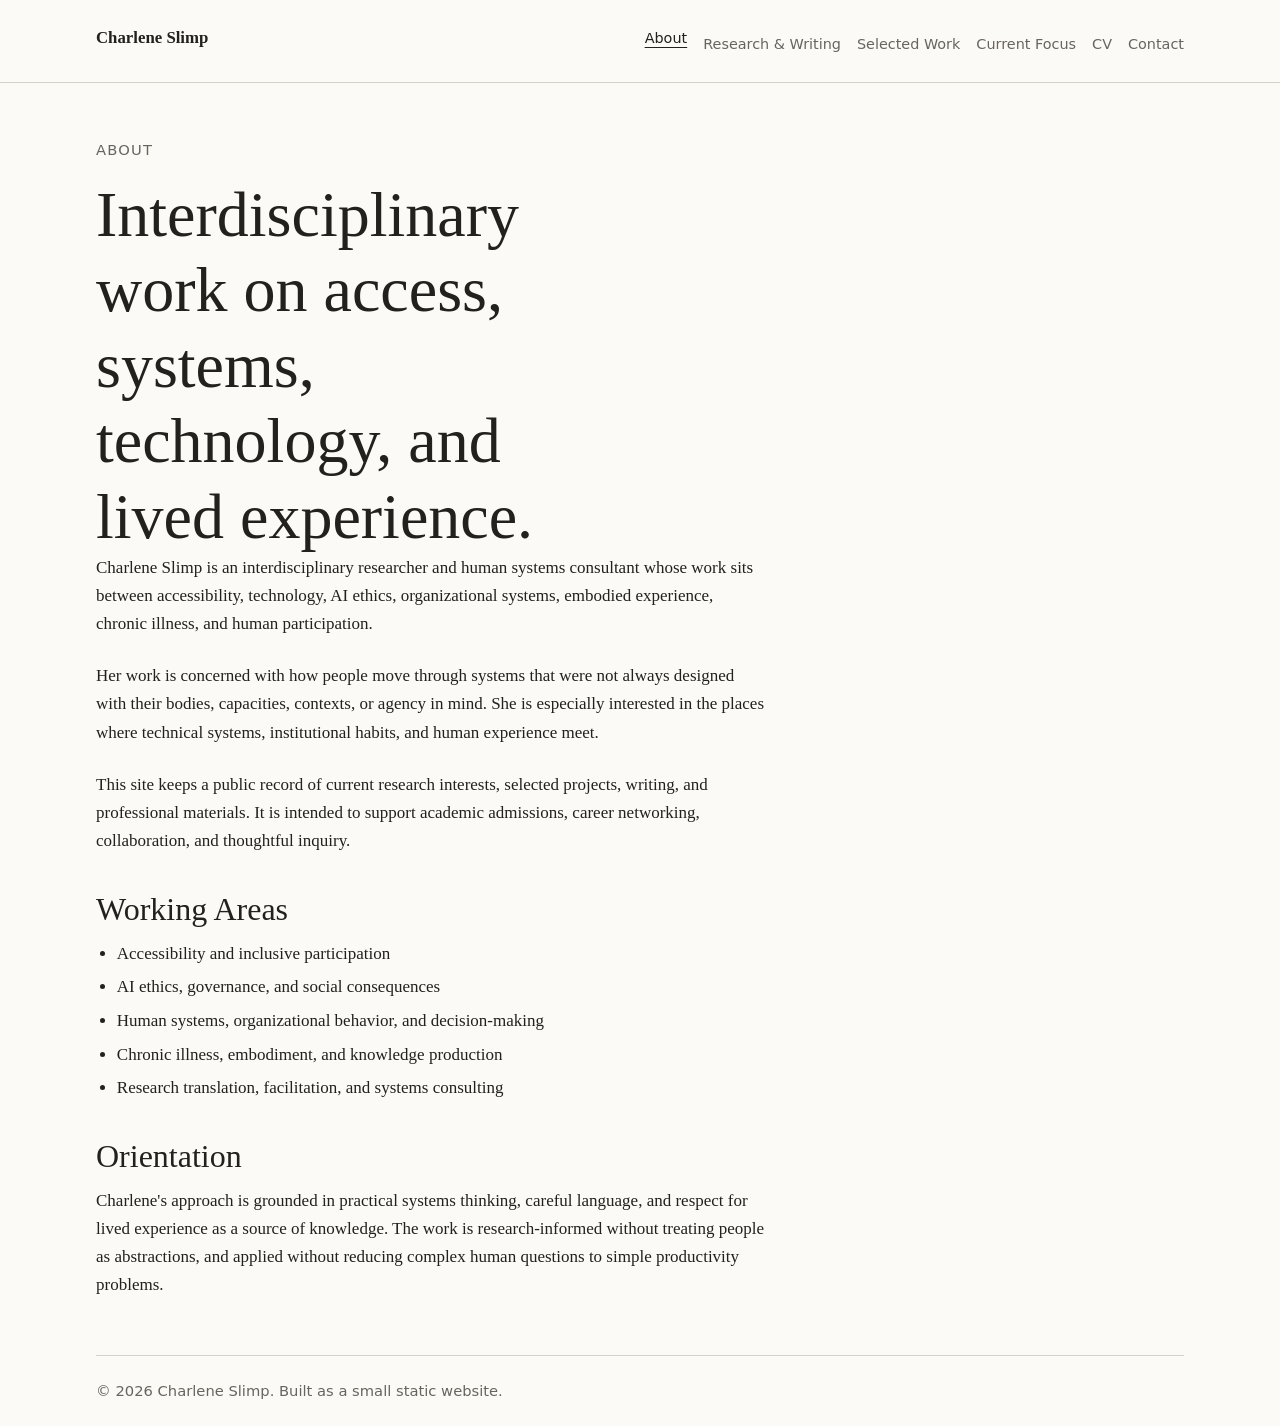
==== about.html @ 14670458 "Initial static site" ====
<!doctype html>
<html lang="en">
  <head>
    <meta charset="utf-8">
    <meta name="viewport" content="width=device-width, initial-scale=1">
    <title>About | Charlene Slimp</title>
    <meta name="description" content="About Charlene Slimp, an interdisciplinary researcher and human systems consultant.">
    <link rel="stylesheet" href="assets/css/main.css">
    <script src="assets/js/main.js" defer></script>
  </head>
  <body>
    <a class="skip-link" href="#main">Skip to content</a>

    <header class="site-header">
      <div class="site-header__inner">
        <a class="site-title" href="index.html">Charlene Slimp</a>
        <nav class="site-nav" aria-label="Primary">
          <ul>
            <li><a href="about.html" aria-current="page">About</a></li>
            <li><a href="research.html">Research &amp; Writing</a></li>
            <li><a href="selected-work.html">Selected Work</a></li>
            <li><a href="current-focus.html">Current Focus</a></li>
            <li><a href="cv.html">CV</a></li>
            <li><a href="contact.html">Contact</a></li>
          </ul>
        </nav>
      </div>
    </header>

    <main id="main" class="site-main page">
      <header class="page-header">
        <p class="kicker">About</p>
        <h1>Interdisciplinary work on access, systems, technology, and lived experience.</h1>
      </header>

      <div class="content-flow">
        <p>Charlene Slimp is an interdisciplinary researcher and human systems consultant whose work sits between accessibility, technology, AI ethics, organizational systems, embodied experience, chronic illness, and human participation.</p>

        <p>Her work is concerned with how people move through systems that were not always designed with their bodies, capacities, contexts, or agency in mind. She is especially interested in the places where technical systems, institutional habits, and human experience meet.</p>

        <p>This site keeps a public record of current research interests, selected projects, writing, and professional materials. It is intended to support academic admissions, career networking, collaboration, and thoughtful inquiry.</p>

        <h2>Working Areas</h2>
        <ul>
          <li>Accessibility and inclusive participation</li>
          <li>AI ethics, governance, and social consequences</li>
          <li>Human systems, organizational behavior, and decision-making</li>
          <li>Chronic illness, embodiment, and knowledge production</li>
          <li>Research translation, facilitation, and systems consulting</li>
        </ul>

        <h2>Orientation</h2>
        <p>Charlene's approach is grounded in practical systems thinking, careful language, and respect for lived experience as a source of knowledge. The work is research-informed without treating people as abstractions, and applied without reducing complex human questions to simple productivity problems.</p>
      </div>
    </main>

    <footer class="site-footer">
      <p>&copy; <span data-current-year>2026</span> Charlene Slimp. Built as a small static website.</p>
    </footer>
  </body>
</html>
---- assets/css/main.css ----
:root {
  --color-page: #fbfaf7;
  --color-surface: #f4f0e8;
  --color-ink: #22211e;
  --color-muted: #69645c;
  --color-line: #d8d0c4;
  --color-link: #315c64;
  --color-link-hover: #193f46;
  --color-focus: #8b5f22;
  --measure: 68rem;
  --measure-narrow: 42rem;
  --space-1: 0.35rem;
  --space-2: 0.7rem;
  --space-3: 1rem;
  --space-4: 1.5rem;
  --space-5: 2.25rem;
  --space-6: 3.5rem;
}

* {
  box-sizing: border-box;
}

html {
  color-scheme: light;
  font-size: 100%;
}

body {
  margin: 0;
  background: var(--color-page);
  color: var(--color-ink);
  font-family: Georgia, "Times New Roman", serif;
  font-size: 1.0625rem;
  line-height: 1.65;
  text-rendering: optimizeLegibility;
}

img,
svg {
  max-width: 100%;
  height: auto;
}

a {
  color: var(--color-link);
  text-decoration-thickness: 0.08em;
  text-underline-offset: 0.2em;
}

a:hover {
  color: var(--color-link-hover);
}

a:focus-visible,
button:focus-visible,
input:focus-visible,
textarea:focus-visible {
  outline: 3px solid var(--color-focus);
  outline-offset: 3px;
}

p,
ul,
ol {
  margin-block: 0 var(--space-4);
}

ul,
ol {
  padding-inline-start: 1.3rem;
}

li + li {
  margin-block-start: var(--space-1);
}

h1,
h2,
h3 {
  margin: 0;
  line-height: 1.18;
  font-weight: 500;
}

h1 {
  max-width: 13ch;
  font-size: clamp(2.35rem, 11vw, 4.8rem);
}

.page h1,
.article h1 {
  max-width: 14ch;
  font-size: clamp(2.05rem, 9vw, 4rem);
}

h2 {
  margin-block-start: var(--space-5);
  margin-block-end: var(--space-2);
  font-size: clamp(1.45rem, 6vw, 2rem);
}

h3 {
  margin-block-end: var(--space-1);
  font-size: 1.2rem;
}

code {
  background: var(--color-surface);
  border: 1px solid var(--color-line);
  border-radius: 0.2rem;
  padding: 0.05rem 0.25rem;
  font-family: ui-monospace, "SFMono-Regular", Consolas, monospace;
  font-size: 0.92em;
}

.skip-link {
  position: absolute;
  inset-block-start: 0.75rem;
  inset-inline-start: 0.75rem;
  z-index: 10;
  padding: 0.5rem 0.75rem;
  background: var(--color-ink);
  color: var(--color-page);
  transform: translateY(-150%);
}

.skip-link:focus {
  transform: translateY(0);
}

.site-header {
  border-block-end: 1px solid var(--color-line);
}

.site-header__inner,
.site-main,
.site-footer {
  width: min(100% - 2rem, var(--measure));
  margin-inline: auto;
}

.site-header__inner {
  display: flex;
  flex-direction: column;
  gap: var(--space-3);
  padding-block: var(--space-4);
}

.site-title {
  width: fit-content;
  color: var(--color-ink);
  font-size: 1.05rem;
  font-weight: 600;
  letter-spacing: 0;
  text-decoration: none;
}

.site-nav ul {
  display: flex;
  flex-wrap: wrap;
  gap: var(--space-2) var(--space-3);
  margin: 0;
  padding: 0;
  list-style: none;
}

.site-nav a {
  color: var(--color-muted);
  font-family: ui-sans-serif, system-ui, -apple-system, BlinkMacSystemFont, "Segoe UI", sans-serif;
  font-size: 0.9rem;
  line-height: 1.2;
  text-decoration: none;
}

.site-nav a:hover,
.site-nav a[aria-current="page"] {
  color: var(--color-ink);
  text-decoration: underline;
  text-decoration-thickness: 0.08em;
  text-underline-offset: 0.25em;
}

.site-main {
  padding-block: var(--space-6);
}

.intro,
.page-header,
.article-header {
  max-width: var(--measure-narrow);
}

.kicker,
.entry-meta,
.article-meta,
.form-note,
.form-status,
.site-footer {
  color: var(--color-muted);
  font-family: ui-sans-serif, system-ui, -apple-system, BlinkMacSystemFont, "Segoe UI", sans-serif;
  font-size: 0.92rem;
  line-height: 1.5;
}

.kicker {
  margin-block-end: var(--space-3);
  text-transform: uppercase;
  letter-spacing: 0.08em;
}

.lede {
  max-width: var(--measure-narrow);
  margin-block-start: var(--space-4);
  color: var(--color-muted);
  font-size: clamp(1.15rem, 4vw, 1.45rem);
  line-height: 1.5;
}

.section-grid {
  display: grid;
  gap: var(--space-4);
  margin-block-start: var(--space-6);
}

.text-card,
.entry,
.note-block {
  border-block-start: 1px solid var(--color-line);
  padding-block-start: var(--space-4);
}

.text-card h2,
.entry h3,
.note-block h2 {
  margin-block-start: 0;
}

.text-card p:last-child,
.entry p:last-child,
.note-block p:last-child {
  margin-block-end: 0;
}

.note-block {
  max-width: var(--measure-narrow);
  margin-block-start: var(--space-6);
}

.page,
.article-page {
  max-width: var(--measure);
}

.content-flow {
  max-width: var(--measure-narrow);
}

.content-flow > *:last-child {
  margin-block-end: 0;
}

.entry-list {
  max-width: var(--measure-narrow);
  margin-block-start: var(--space-5);
}

.entry-list > h2 {
  margin-block-start: 0;
  margin-block-end: var(--space-4);
}

.entry {
  margin-block-start: var(--space-4);
}

.entry-meta,
.article-meta {
  margin-block-end: var(--space-1);
}

.tag-list {
  display: flex;
  flex-wrap: wrap;
  gap: var(--space-2);
  padding: 0;
  list-style: none;
}

.tag-list li {
  margin: 0;
  border: 1px solid var(--color-line);
  padding: 0.2rem 0.55rem;
  background: var(--color-surface);
  color: var(--color-muted);
  font-family: ui-sans-serif, system-ui, -apple-system, BlinkMacSystemFont, "Segoe UI", sans-serif;
  font-size: 0.86rem;
}

.article {
  max-width: var(--measure-narrow);
}

.back-link {
  margin-block-start: var(--space-5);
}

.cv-item {
  border-block-start: 1px solid var(--color-line);
  padding-block-start: var(--space-3);
}

.cv-item + .cv-item {
  margin-block-start: var(--space-4);
}

.contact-layout {
  display: grid;
  gap: var(--space-5);
  max-width: var(--measure);
}

.contact-form {
  max-width: var(--measure-narrow);
  border-block-start: 1px solid var(--color-line);
  padding-block-start: var(--space-4);
}

.form-field {
  margin-block-end: var(--space-4);
}

label {
  display: block;
  margin-block-end: var(--space-1);
  font-family: ui-sans-serif, system-ui, -apple-system, BlinkMacSystemFont, "Segoe UI", sans-serif;
  font-size: 0.94rem;
  font-weight: 600;
}

input,
textarea {
  width: 100%;
  border: 1px solid var(--color-line);
  border-radius: 0;
  padding: 0.75rem;
  background: #fffefb;
  color: var(--color-ink);
  font: inherit;
}

textarea {
  resize: vertical;
}

button {
  border: 1px solid var(--color-ink);
  border-radius: 0;
  padding: 0.7rem 1rem;
  background: var(--color-ink);
  color: var(--color-page);
  font-family: ui-sans-serif, system-ui, -apple-system, BlinkMacSystemFont, "Segoe UI", sans-serif;
  font-size: 0.95rem;
  cursor: pointer;
}

button:hover {
  background: var(--color-link-hover);
}

.hp-field {
  position: absolute;
  inline-size: 1px;
  block-size: 1px;
  overflow: hidden;
  clip: rect(0 0 0 0);
  white-space: nowrap;
}

.form-status {
  min-height: 1.5rem;
  margin-block-start: var(--space-3);
}

.site-footer {
  border-block-start: 1px solid var(--color-line);
  padding-block: var(--space-4);
}

.site-footer p {
  margin: 0;
}

@media (min-width: 48rem) {
  .site-header__inner {
    flex-direction: row;
    align-items: baseline;
    justify-content: space-between;
  }

  .site-nav ul {
    justify-content: flex-end;
  }

  .section-grid {
    grid-template-columns: repeat(3, 1fr);
  }

  .contact-layout {
    grid-template-columns: minmax(0, 0.8fr) minmax(0, 1fr);
    align-items: start;
  }
}

@media (prefers-reduced-motion: no-preference) {
  html {
    scroll-behavior: smooth;
  }
}
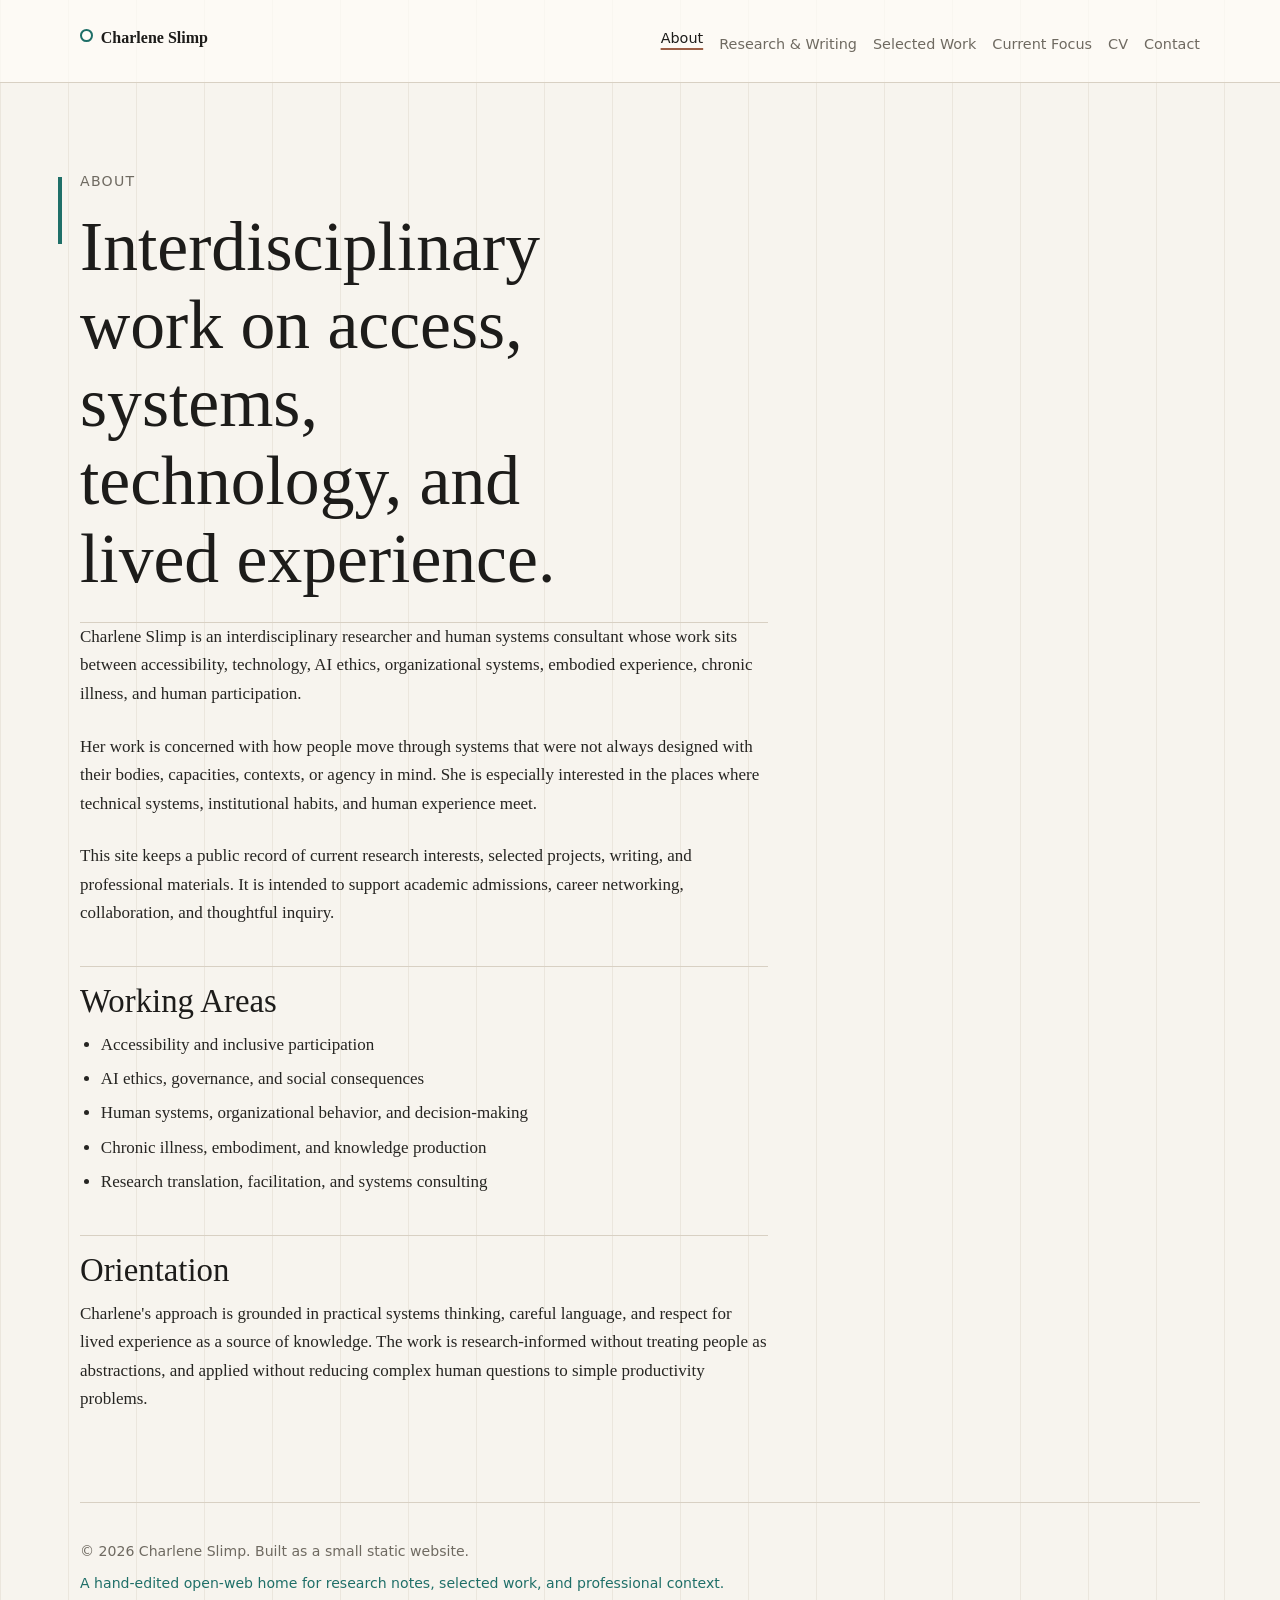
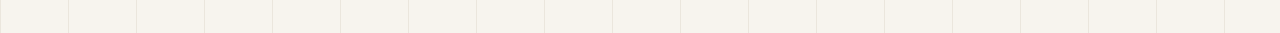
==== commit dc3157f3: "Refine visual design system" ====
--- a/about.html
+++ b/about.html
@@ -5,7 +5,7 @@
     <meta name="viewport" content="width=device-width, initial-scale=1">
     <title>About | Charlene Slimp</title>
     <meta name="description" content="About Charlene Slimp, an interdisciplinary researcher and human systems consultant.">
-    <link rel="stylesheet" href="assets/css/main.css">
+    <link rel="stylesheet" href="assets/css/main.css?v=20260521">
     <script src="assets/js/main.js" defer></script>
   </head>
   <body>
@@ -56,6 +56,7 @@
 
     <footer class="site-footer">
       <p>&copy; <span data-current-year>2026</span> Charlene Slimp. Built as a small static website.</p>
+      <p>A hand-edited open-web home for research notes, selected work, and professional context.</p>
     </footer>
   </body>
 </html>
--- a/assets/css/main.css
+++ b/assets/css/main.css
@@ -1,20 +1,25 @@
 :root {
-  --color-page: #fbfaf7;
-  --color-surface: #f4f0e8;
-  --color-ink: #22211e;
-  --color-muted: #69645c;
-  --color-line: #d8d0c4;
-  --color-link: #315c64;
-  --color-link-hover: #193f46;
-  --color-focus: #8b5f22;
-  --measure: 68rem;
-  --measure-narrow: 42rem;
+  --bg: #f7f4ee;
+  --paper: #fffdf8;
+  --text: #262522;
+  --muted: #6f6a61;
+  --line: #d8d0c3;
+  --accent: #1f6f68;
+  --accent-2: #9b5e46;
+  --soft: #ece6dc;
+  --charcoal: #1d1c1a;
+  --gray: #b9b1a6;
+  --focus: #684514;
+  --shadow: 0 1px 0 rgba(38, 37, 34, 0.06);
+  --measure: 70rem;
+  --measure-narrow: 43rem;
   --space-1: 0.35rem;
   --space-2: 0.7rem;
   --space-3: 1rem;
   --space-4: 1.5rem;
-  --space-5: 2.25rem;
-  --space-6: 3.5rem;
+  --space-5: 2.4rem;
+  --space-6: 4rem;
+  --space-7: 5.5rem;
 }
 
 * {
@@ -28,11 +33,13 @@
 
 body {
   margin: 0;
-  background: var(--color-page);
-  color: var(--color-ink);
+  background:
+    linear-gradient(90deg, rgba(216, 208, 195, 0.38) 1px, transparent 1px) 0 0 / 4.25rem 4.25rem,
+    var(--bg);
+  color: var(--text);
   font-family: Georgia, "Times New Roman", serif;
   font-size: 1.0625rem;
-  line-height: 1.65;
+  line-height: 1.68;
   text-rendering: optimizeLegibility;
 }
 
@@ -43,21 +50,25 @@
 }
 
 a {
-  color: var(--color-link);
+  color: var(--accent);
+  text-decoration-color: rgba(31, 111, 104, 0.5);
   text-decoration-thickness: 0.08em;
-  text-underline-offset: 0.2em;
+  text-underline-offset: 0.22em;
+  transition: color 150ms ease, text-decoration-color 150ms ease, background-color 150ms ease;
 }
 
 a:hover {
-  color: var(--color-link-hover);
+  color: var(--accent-2);
+  text-decoration-color: currentColor;
 }
 
 a:focus-visible,
 button:focus-visible,
 input:focus-visible,
 textarea:focus-visible {
-  outline: 3px solid var(--color-focus);
-  outline-offset: 3px;
+  outline: 3px solid var(--focus);
+  outline-offset: 4px;
+  box-shadow: 0 0 0 7px rgba(155, 94, 70, 0.18);
 }
 
 p,
@@ -79,25 +90,27 @@
 h2,
 h3 {
   margin: 0;
-  line-height: 1.18;
+  color: var(--charcoal);
+  line-height: 1.12;
   font-weight: 500;
 }
 
 h1 {
   max-width: 13ch;
-  font-size: clamp(2.35rem, 11vw, 4.8rem);
+  font-size: clamp(2.65rem, 12vw, 6.2rem);
+  letter-spacing: 0;
 }
 
 .page h1,
 .article h1 {
-  max-width: 14ch;
-  font-size: clamp(2.05rem, 9vw, 4rem);
+  max-width: 15ch;
+  font-size: clamp(2.15rem, 9vw, 4.35rem);
 }
 
 h2 {
   margin-block-start: var(--space-5);
   margin-block-end: var(--space-2);
-  font-size: clamp(1.45rem, 6vw, 2rem);
+  font-size: clamp(1.45rem, 5vw, 2.05rem);
 }
 
 h3 {
@@ -106,9 +119,8 @@
 }
 
 code {
-  background: var(--color-surface);
-  border: 1px solid var(--color-line);
-  border-radius: 0.2rem;
+  background: var(--paper);
+  border: 1px solid var(--line);
   padding: 0.05rem 0.25rem;
   font-family: ui-monospace, "SFMono-Regular", Consolas, monospace;
   font-size: 0.92em;
@@ -119,9 +131,11 @@
   inset-block-start: 0.75rem;
   inset-inline-start: 0.75rem;
   z-index: 10;
-  padding: 0.5rem 0.75rem;
-  background: var(--color-ink);
-  color: var(--color-page);
+  border: 2px solid var(--paper);
+  padding: 0.55rem 0.8rem;
+  background: var(--charcoal);
+  color: var(--paper);
+  font-family: ui-sans-serif, system-ui, -apple-system, BlinkMacSystemFont, "Segoe UI", sans-serif;
   transform: translateY(-150%);
 }
 
@@ -130,7 +144,8 @@
 }
 
 .site-header {
-  border-block-end: 1px solid var(--color-line);
+  border-block-end: 1px solid var(--line);
+  background: rgba(255, 253, 248, 0.72);
 }
 
 .site-header__inner,
@@ -149,11 +164,23 @@
 
 .site-title {
   width: fit-content;
-  color: var(--color-ink);
-  font-size: 1.05rem;
-  font-weight: 600;
+  color: var(--charcoal);
+  font-size: 1rem;
+  font-weight: 700;
   letter-spacing: 0;
   text-decoration: none;
+}
+
+.site-title::before {
+  content: "";
+  display: inline-block;
+  inline-size: 0.55rem;
+  block-size: 0.55rem;
+  margin-inline-end: 0.5rem;
+  border: 2px solid var(--accent);
+  border-radius: 50%;
+  background: var(--paper);
+  vertical-align: 0.05em;
 }
 
 .site-nav ul {
@@ -166,7 +193,7 @@
 }
 
 .site-nav a {
-  color: var(--color-muted);
+  color: var(--muted);
   font-family: ui-sans-serif, system-ui, -apple-system, BlinkMacSystemFont, "Segoe UI", sans-serif;
   font-size: 0.9rem;
   line-height: 1.2;
@@ -175,20 +202,47 @@
 
 .site-nav a:hover,
 .site-nav a[aria-current="page"] {
-  color: var(--color-ink);
+  color: var(--charcoal);
   text-decoration: underline;
-  text-decoration-thickness: 0.08em;
-  text-underline-offset: 0.25em;
+  text-decoration-color: var(--accent-2);
+  text-decoration-thickness: 0.12em;
+  text-underline-offset: 0.35em;
 }
 
 .site-main {
-  padding-block: var(--space-6);
-}
-
-.intro,
+  padding-block: var(--space-5);
+}
+
+.intro {
+  position: relative;
+  max-width: var(--measure-narrow);
+  padding-block: var(--space-4);
+}
+
+.intro::before {
+  content: "";
+  position: absolute;
+  inset-block: 0;
+  inset-inline-start: -1rem;
+  border-inline-start: 4px solid var(--accent);
+}
+
 .page-header,
 .article-header {
-  max-width: var(--measure-narrow);
+  position: relative;
+  max-width: var(--measure-narrow);
+  border-block-end: 1px solid var(--line);
+  padding-block-end: var(--space-4);
+}
+
+.page-header::before,
+.article-header::before {
+  content: "";
+  position: absolute;
+  inset-block-start: 0.35rem;
+  inset-inline-start: -1rem;
+  block-size: 4.2rem;
+  border-inline-start: 4px solid var(--accent);
 }
 
 .kicker,
@@ -196,25 +250,52 @@
 .article-meta,
 .form-note,
 .form-status,
-.site-footer {
-  color: var(--color-muted);
-  font-family: ui-sans-serif, system-ui, -apple-system, BlinkMacSystemFont, "Segoe UI", sans-serif;
-  font-size: 0.92rem;
+.site-footer,
+.meta-label {
+  color: var(--muted);
+  font-family: ui-sans-serif, system-ui, -apple-system, BlinkMacSystemFont, "Segoe UI", sans-serif;
+  font-size: 0.88rem;
   line-height: 1.5;
 }
 
-.kicker {
+.kicker,
+.meta-label {
   margin-block-end: var(--space-3);
   text-transform: uppercase;
-  letter-spacing: 0.08em;
+  letter-spacing: 0.09em;
+}
+
+.meta-label {
+  color: var(--accent-2);
+  font-size: 0.76rem;
+  font-weight: 700;
 }
 
 .lede {
   max-width: var(--measure-narrow);
   margin-block-start: var(--space-4);
-  color: var(--color-muted);
-  font-size: clamp(1.15rem, 4vw, 1.45rem);
-  line-height: 1.5;
+  color: var(--text);
+  font-size: clamp(1.2rem, 4vw, 1.55rem);
+  line-height: 1.48;
+}
+
+.intro > p:not(.kicker):not(.lede) {
+  max-width: 36rem;
+  color: var(--muted);
+}
+
+.intro > p:last-child {
+  margin-block-end: 0;
+}
+
+.trajectory {
+  max-width: var(--measure-narrow);
+  margin-block-start: var(--space-4);
+}
+
+.trajectory h2 {
+  margin-block-start: 0;
+  max-width: 17ch;
 }
 
 .section-grid {
@@ -223,11 +304,31 @@
   margin-block-start: var(--space-6);
 }
 
-.text-card,
-.entry,
-.note-block {
-  border-block-start: 1px solid var(--color-line);
-  padding-block-start: var(--space-4);
+.note-card {
+  border: 1px solid var(--line);
+  border-inline-start: 4px solid var(--accent);
+  padding: var(--space-4);
+  background: var(--paper);
+  box-shadow: var(--shadow);
+}
+
+.note-card--clay {
+  border-inline-start-color: var(--accent-2);
+}
+
+.note-card--gray {
+  border-inline-start-color: var(--gray);
+}
+
+.text-card {
+  min-block-size: 100%;
+  transition: border-color 150ms ease, background-color 150ms ease, transform 150ms ease;
+}
+
+.text-card:hover {
+  border-color: var(--accent);
+  background: #fffaf0;
+  transform: translateY(-1px);
 }
 
 .text-card h2,
@@ -238,13 +339,26 @@
 
 .text-card p:last-child,
 .entry p:last-child,
-.note-block p:last-child {
+.note-block p:last-child,
+.trajectory p:last-child {
   margin-block-end: 0;
 }
 
+.text-card a,
+.entry a,
+.back-link a {
+  font-family: ui-sans-serif, system-ui, -apple-system, BlinkMacSystemFont, "Segoe UI", sans-serif;
+  font-size: 0.94rem;
+  font-weight: 650;
+}
+
 .note-block {
   max-width: var(--measure-narrow);
   margin-block-start: var(--space-6);
+  border-block-start: 1px solid var(--line);
+  border-inline-start: 4px solid var(--accent-2);
+  padding-block-start: var(--space-4);
+  padding-inline-start: var(--space-4);
 }
 
 .page,
@@ -260,6 +374,11 @@
   margin-block-end: 0;
 }
 
+.content-flow h2 {
+  border-block-start: 1px solid var(--line);
+  padding-block-start: var(--space-3);
+}
+
 .entry-list {
   max-width: var(--measure-narrow);
   margin-block-start: var(--space-5);
@@ -272,6 +391,14 @@
 
 .entry {
   margin-block-start: var(--space-4);
+  border-inline-start: 4px solid var(--accent);
+  border-block-start: 1px solid var(--line);
+  padding: var(--space-3) 0 var(--space-1) var(--space-4);
+  background: linear-gradient(90deg, rgba(255, 253, 248, 0.86), rgba(255, 253, 248, 0));
+}
+
+.entry:nth-of-type(even) {
+  border-inline-start-color: var(--accent-2);
 }
 
 .entry-meta,
@@ -289,12 +416,12 @@
 
 .tag-list li {
   margin: 0;
-  border: 1px solid var(--color-line);
-  padding: 0.2rem 0.55rem;
-  background: var(--color-surface);
-  color: var(--color-muted);
-  font-family: ui-sans-serif, system-ui, -apple-system, BlinkMacSystemFont, "Segoe UI", sans-serif;
-  font-size: 0.86rem;
+  border: 1px solid var(--line);
+  padding: 0.25rem 0.6rem;
+  background: var(--paper);
+  color: var(--muted);
+  font-family: ui-sans-serif, system-ui, -apple-system, BlinkMacSystemFont, "Segoe UI", sans-serif;
+  font-size: 0.84rem;
 }
 
 .article {
@@ -306,8 +433,10 @@
 }
 
 .cv-item {
-  border-block-start: 1px solid var(--color-line);
+  border-block-start: 1px solid var(--line);
+  border-inline-start: 4px solid var(--gray);
   padding-block-start: var(--space-3);
+  padding-inline-start: var(--space-3);
 }
 
 .cv-item + .cv-item {
@@ -322,8 +451,10 @@
 
 .contact-form {
   max-width: var(--measure-narrow);
-  border-block-start: 1px solid var(--color-line);
-  padding-block-start: var(--space-4);
+  border: 1px solid var(--line);
+  border-inline-start: 4px solid var(--accent);
+  padding: var(--space-4);
+  background: var(--paper);
 }
 
 .form-field {
@@ -333,20 +464,27 @@
 label {
   display: block;
   margin-block-end: var(--space-1);
-  font-family: ui-sans-serif, system-ui, -apple-system, BlinkMacSystemFont, "Segoe UI", sans-serif;
-  font-size: 0.94rem;
-  font-weight: 600;
+  color: var(--charcoal);
+  font-family: ui-sans-serif, system-ui, -apple-system, BlinkMacSystemFont, "Segoe UI", sans-serif;
+  font-size: 0.9rem;
+  font-weight: 700;
 }
 
 input,
 textarea {
   width: 100%;
-  border: 1px solid var(--color-line);
+  border: 1px solid var(--line);
   border-radius: 0;
-  padding: 0.75rem;
+  padding: 0.78rem;
   background: #fffefb;
-  color: var(--color-ink);
+  color: var(--text);
   font: inherit;
+  transition: border-color 150ms ease, box-shadow 150ms ease;
+}
+
+input:hover,
+textarea:hover {
+  border-color: var(--gray);
 }
 
 textarea {
@@ -354,18 +492,20 @@
 }
 
 button {
-  border: 1px solid var(--color-ink);
+  border: 1px solid var(--charcoal);
   border-radius: 0;
-  padding: 0.7rem 1rem;
-  background: var(--color-ink);
-  color: var(--color-page);
+  padding: 0.72rem 1rem;
+  background: var(--charcoal);
+  color: var(--paper);
   font-family: ui-sans-serif, system-ui, -apple-system, BlinkMacSystemFont, "Segoe UI", sans-serif;
   font-size: 0.95rem;
   cursor: pointer;
+  transition: background-color 150ms ease, border-color 150ms ease;
 }
 
 button:hover {
-  background: var(--color-link-hover);
+  border-color: var(--accent);
+  background: var(--accent);
 }
 
 .hp-field {
@@ -383,12 +523,18 @@
 }
 
 .site-footer {
-  border-block-start: 1px solid var(--color-line);
-  padding-block: var(--space-4);
+  border-block-start: 1px solid var(--line);
+  padding-block: var(--space-5);
 }
 
 .site-footer p {
+  max-width: var(--measure-narrow);
   margin: 0;
+}
+
+.site-footer p + p {
+  margin-block-start: var(--space-2);
+  color: var(--accent);
 }
 
 @media (min-width: 48rem) {
@@ -412,6 +558,18 @@
   }
 }
 
+@media (min-width: 64rem) {
+  .site-main {
+    padding-block: var(--space-7);
+  }
+
+  .intro::before,
+  .page-header::before,
+  .article-header::before {
+    inset-inline-start: -1.4rem;
+  }
+}
+
 @media (prefers-reduced-motion: no-preference) {
   html {
     scroll-behavior: smooth;
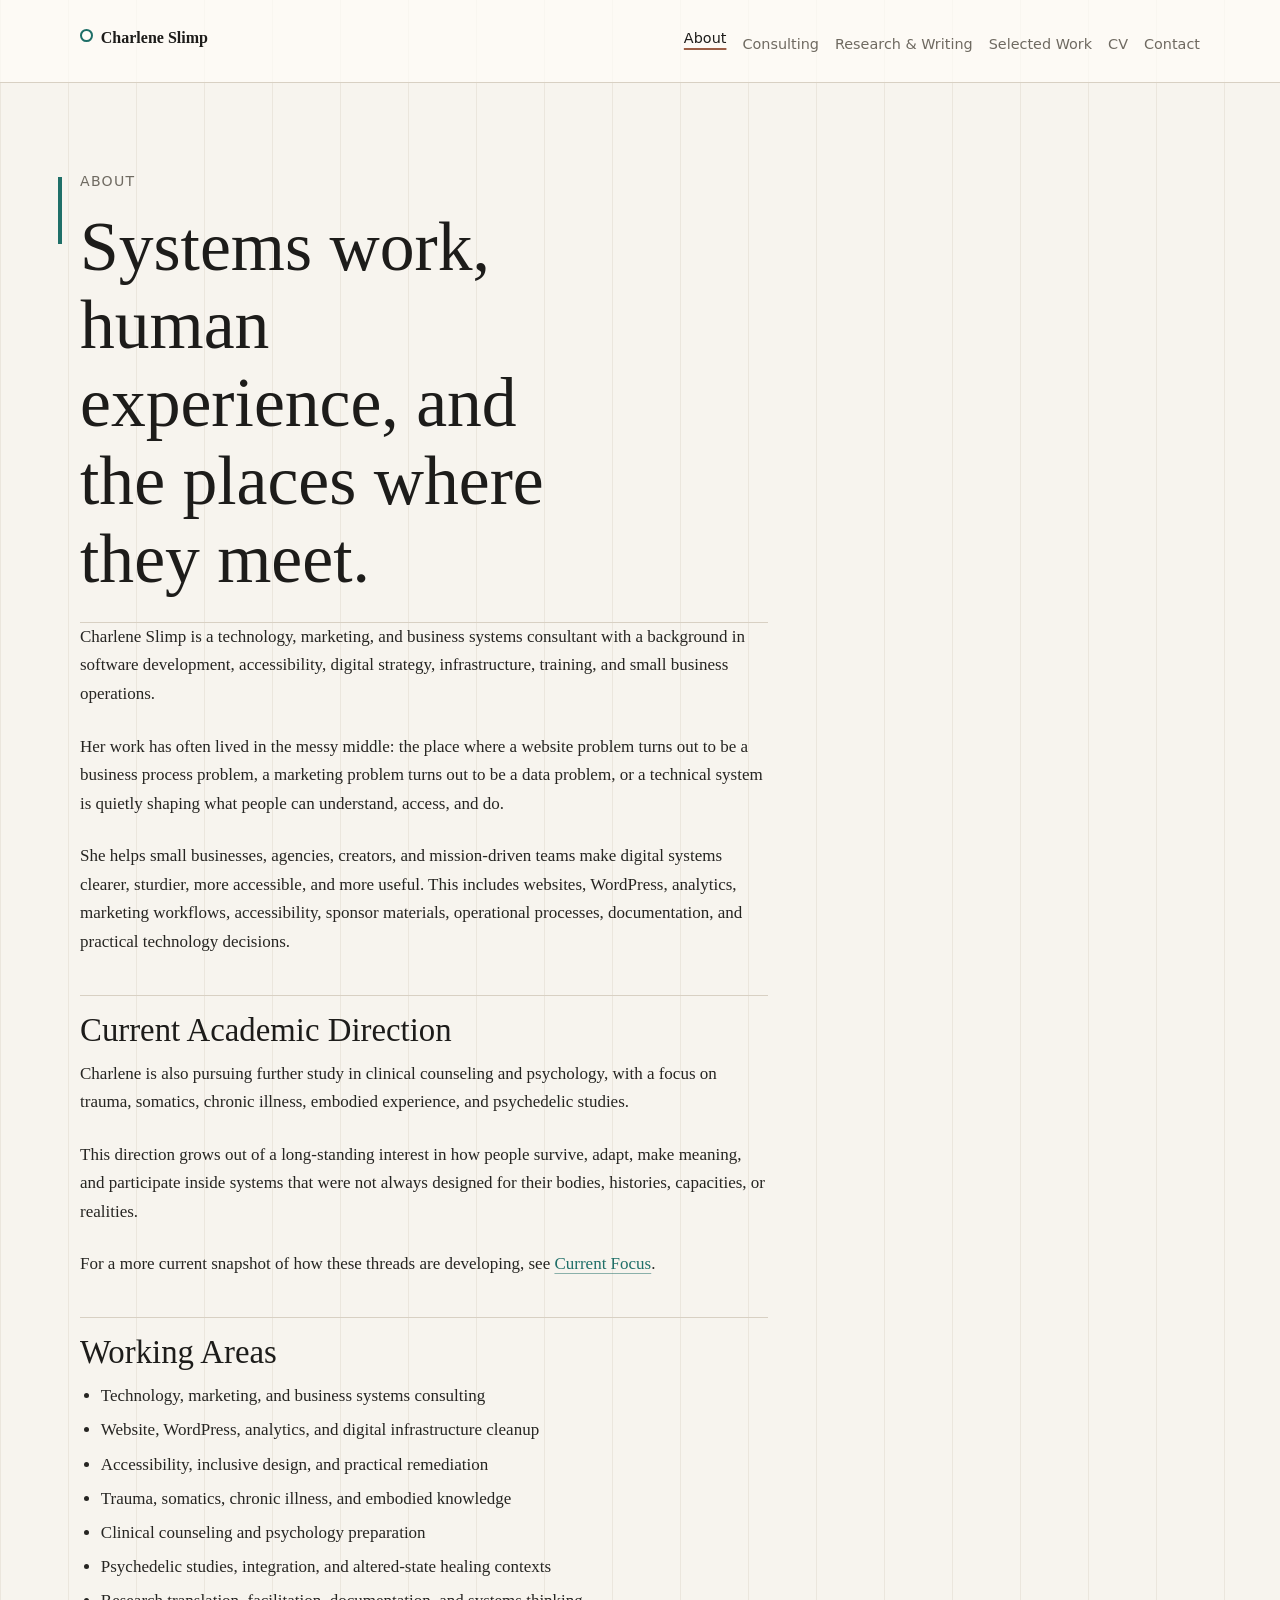
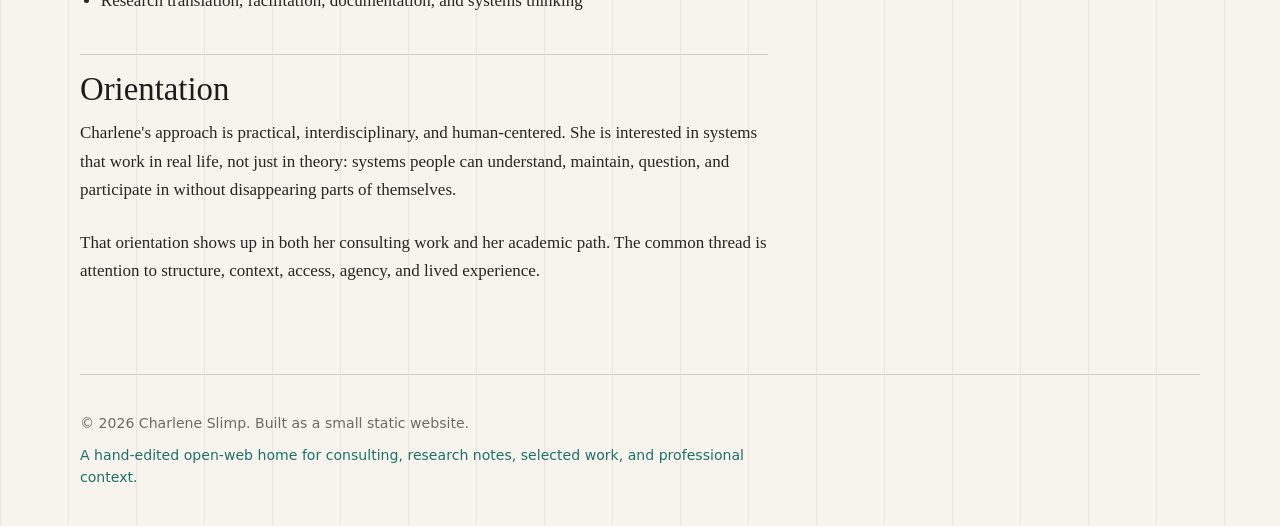
==== commit 32b7f022: "updating the website to make it more current and complete" ====
--- a/about.html
+++ b/about.html
@@ -4,8 +4,8 @@
     <meta charset="utf-8">
     <meta name="viewport" content="width=device-width, initial-scale=1">
     <title>About | Charlene Slimp</title>
-    <meta name="description" content="About Charlene Slimp, an interdisciplinary researcher and human systems consultant.">
-    <link rel="stylesheet" href="assets/css/main.css?v=20260521">
+    <meta name="description" content="About Charlene Slimp, a technology, marketing, and business systems consultant pursuing clinical counseling and psychology with a focus on trauma, somatics, chronic illness, and psychedelic studies.">
+    <link rel="stylesheet" href="assets/css/main.css?v=20260705">
     <script src="assets/js/main.js" defer></script>
   </head>
   <body>
@@ -17,9 +17,9 @@
         <nav class="site-nav" aria-label="Primary">
           <ul>
             <li><a href="about.html" aria-current="page">About</a></li>
+            <li><a href="consulting.html">Consulting</a></li>
             <li><a href="research.html">Research &amp; Writing</a></li>
             <li><a href="selected-work.html">Selected Work</a></li>
-            <li><a href="current-focus.html">Current Focus</a></li>
             <li><a href="cv.html">CV</a></li>
             <li><a href="contact.html">Contact</a></li>
           </ul>
@@ -30,33 +30,47 @@
     <main id="main" class="site-main page">
       <header class="page-header">
         <p class="kicker">About</p>
-        <h1>Interdisciplinary work on access, systems, technology, and lived experience.</h1>
+        <h1>Systems work, human experience, and the places where they meet.</h1>
       </header>
 
       <div class="content-flow">
-        <p>Charlene Slimp is an interdisciplinary researcher and human systems consultant whose work sits between accessibility, technology, AI ethics, organizational systems, embodied experience, chronic illness, and human participation.</p>
+        <p>Charlene Slimp is a technology, marketing, and business systems consultant with a background in software development, accessibility, digital strategy, infrastructure, training, and small business operations.</p>
 
-        <p>Her work is concerned with how people move through systems that were not always designed with their bodies, capacities, contexts, or agency in mind. She is especially interested in the places where technical systems, institutional habits, and human experience meet.</p>
+        <p>Her work has often lived in the messy middle: the place where a website problem turns out to be a business process problem, a marketing problem turns out to be a data problem, or a technical system is quietly shaping what people can understand, access, and do.</p>
 
-        <p>This site keeps a public record of current research interests, selected projects, writing, and professional materials. It is intended to support academic admissions, career networking, collaboration, and thoughtful inquiry.</p>
+        <p>She helps small businesses, agencies, creators, and mission-driven teams make digital systems clearer, sturdier, more accessible, and more useful. This includes websites, WordPress, analytics, marketing workflows, accessibility, sponsor materials, operational processes, documentation, and practical technology decisions.</p>
+
+        <h2>Current Academic Direction</h2>
+
+        <p>Charlene is also pursuing further study in clinical counseling and psychology, with a focus on trauma, somatics, chronic illness, embodied experience, and psychedelic studies.</p>
+
+        <p>This direction grows out of a long-standing interest in how people survive, adapt, make meaning, and participate inside systems that were not always designed for their bodies, histories, capacities, or realities.</p>
+
+        <p>For a more current snapshot of how these threads are developing, see <a href="current-focus.html">Current Focus</a>.</p>
 
         <h2>Working Areas</h2>
+
         <ul>
-          <li>Accessibility and inclusive participation</li>
-          <li>AI ethics, governance, and social consequences</li>
-          <li>Human systems, organizational behavior, and decision-making</li>
-          <li>Chronic illness, embodiment, and knowledge production</li>
-          <li>Research translation, facilitation, and systems consulting</li>
+          <li>Technology, marketing, and business systems consulting</li>
+          <li>Website, WordPress, analytics, and digital infrastructure cleanup</li>
+          <li>Accessibility, inclusive design, and practical remediation</li>
+          <li>Trauma, somatics, chronic illness, and embodied knowledge</li>
+          <li>Clinical counseling and psychology preparation</li>
+          <li>Psychedelic studies, integration, and altered-state healing contexts</li>
+          <li>Research translation, facilitation, documentation, and systems thinking</li>
         </ul>
 
         <h2>Orientation</h2>
-        <p>Charlene's approach is grounded in practical systems thinking, careful language, and respect for lived experience as a source of knowledge. The work is research-informed without treating people as abstractions, and applied without reducing complex human questions to simple productivity problems.</p>
+
+        <p>Charlene's approach is practical, interdisciplinary, and human-centered. She is interested in systems that work in real life, not just in theory: systems people can understand, maintain, question, and participate in without disappearing parts of themselves.</p>
+
+        <p>That orientation shows up in both her consulting work and her academic path. The common thread is attention to structure, context, access, agency, and lived experience.</p>
       </div>
     </main>
 
     <footer class="site-footer">
       <p>&copy; <span data-current-year>2026</span> Charlene Slimp. Built as a small static website.</p>
-      <p>A hand-edited open-web home for research notes, selected work, and professional context.</p>
+      <p>A hand-edited open-web home for consulting, research notes, selected work, and professional context.</p>
     </footer>
   </body>
-</html>
+</html>
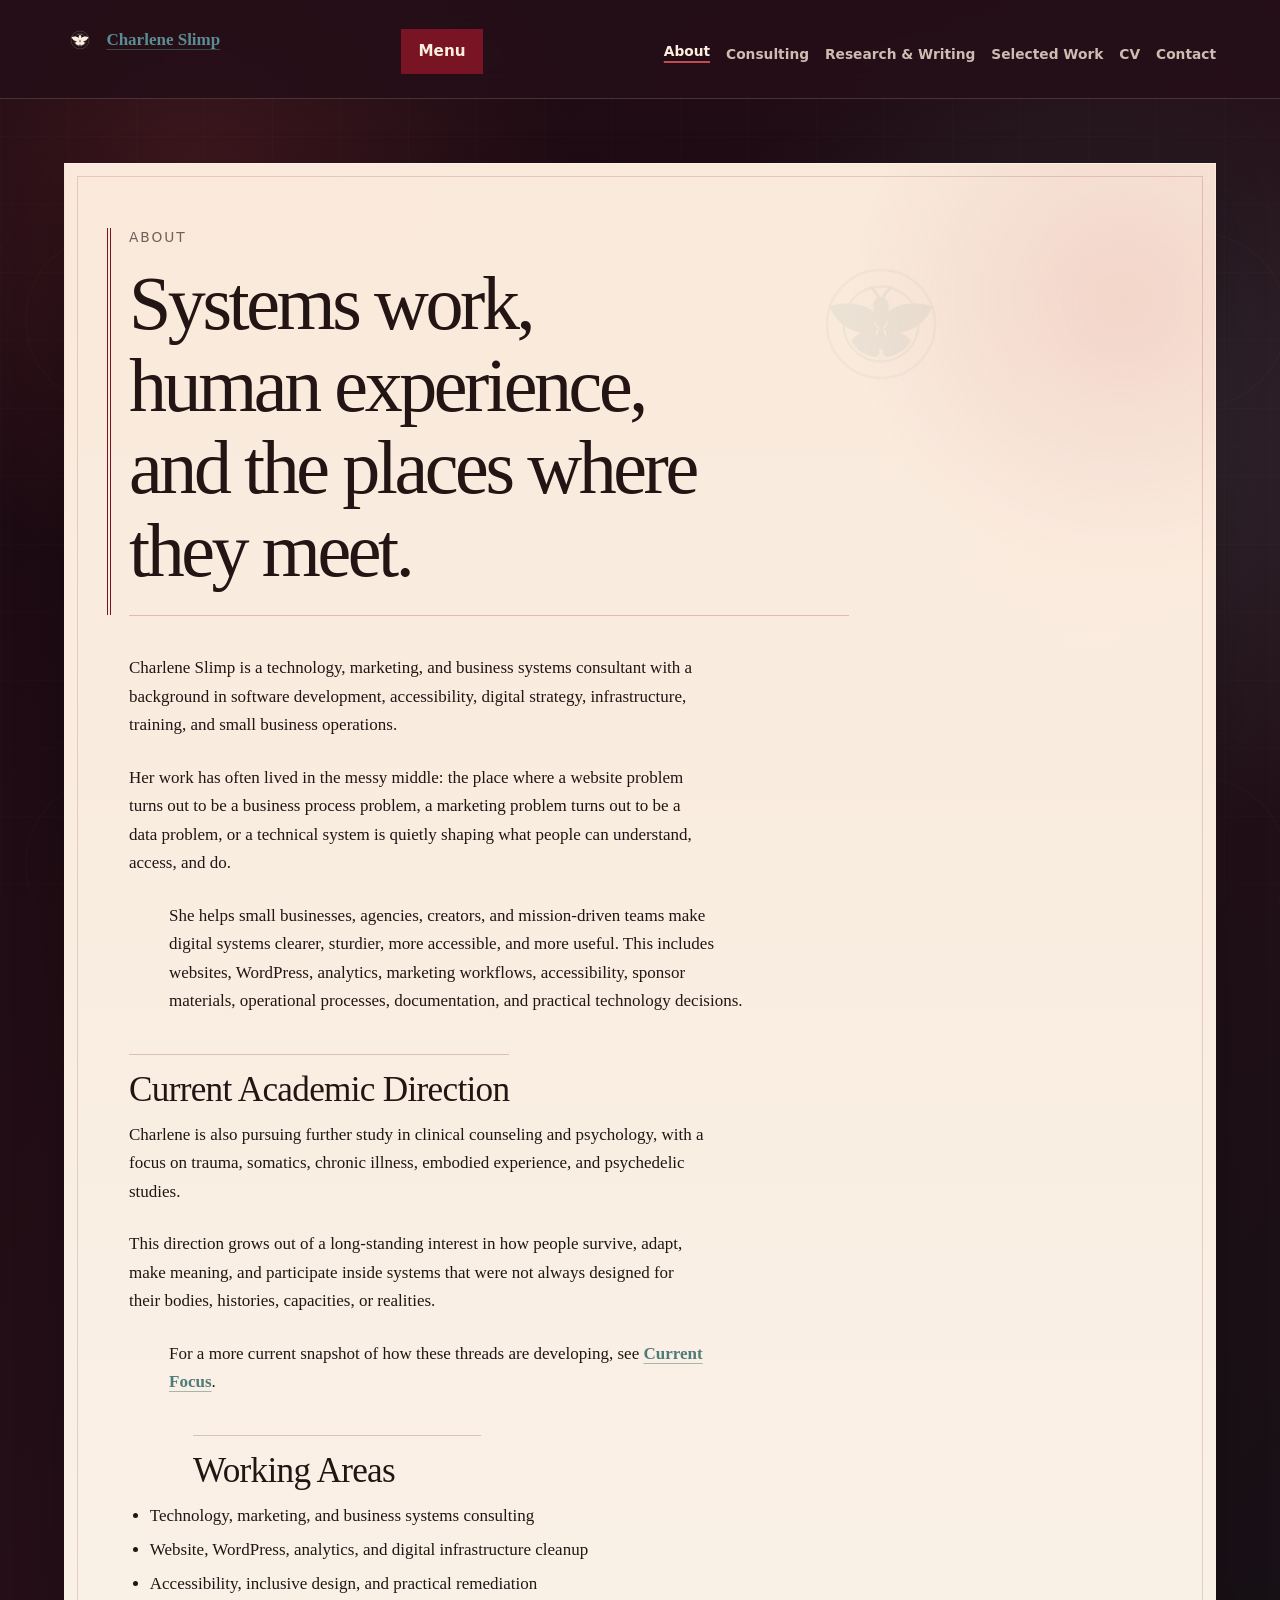
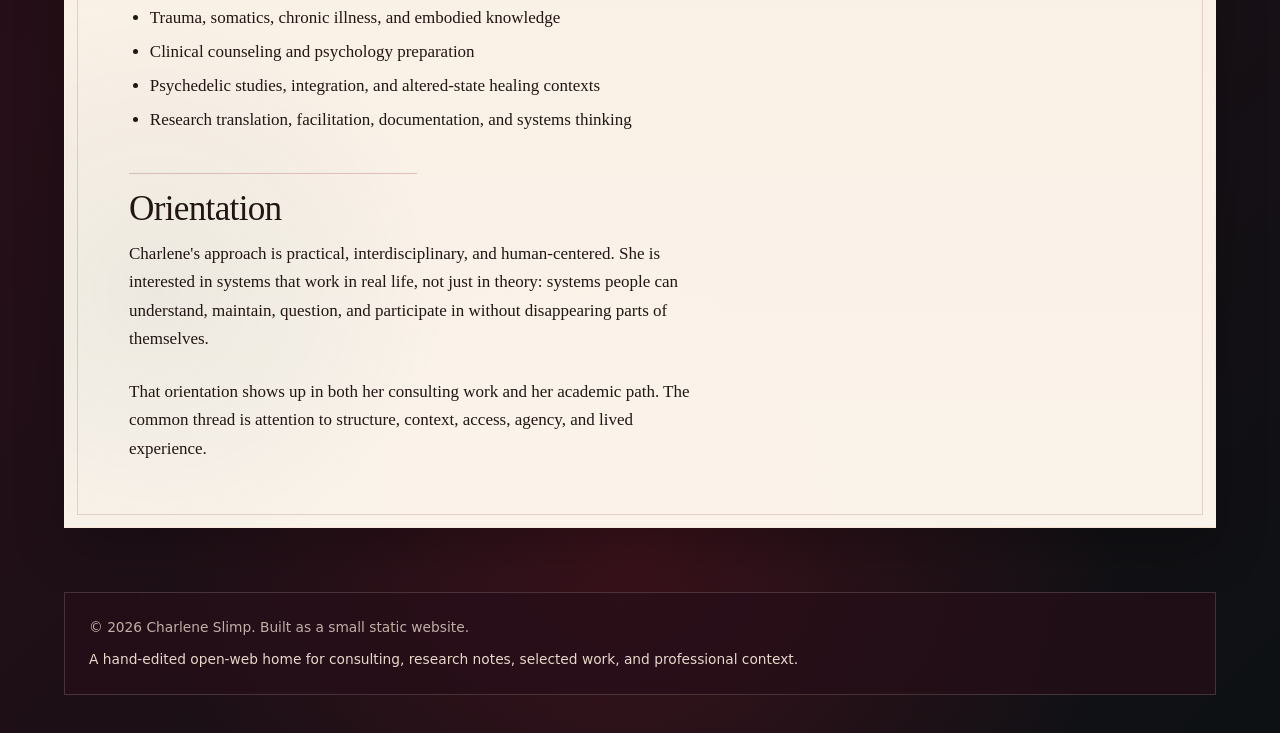
==== commit 386d3a01: "updating the navigation to support mobile menus" ====
--- a/about.html
+++ b/about.html
@@ -14,8 +14,14 @@
     <header class="site-header">
       <div class="site-header__inner">
         <a class="site-title" href="index.html">Charlene Slimp</a>
+
+        <button class="nav-toggle" type="button" aria-expanded="false" aria-controls="primary-nav">
+          <span class="nav-toggle__icon" aria-hidden="true"></span>
+          <span class="nav-toggle__text">Menu</span>
+        </button>
+
         <nav class="site-nav" aria-label="Primary">
-          <ul>
+          <ul id="primary-nav">
             <li><a href="about.html" aria-current="page">About</a></li>
             <li><a href="consulting.html">Consulting</a></li>
             <li><a href="research.html">Research &amp; Writing</a></li>
--- a/assets/css/main.css
+++ b/assets/css/main.css
@@ -1,18 +1,24 @@
 :root {
-  --bg: #f7f4ee;
-  --paper: #fffdf8;
-  --text: #262522;
-  --muted: #6f6a61;
-  --line: #d8d0c3;
-  --accent: #1f6f68;
-  --accent-2: #9b5e46;
-  --soft: #ece6dc;
-  --charcoal: #1d1c1a;
-  --gray: #b9b1a6;
-  --focus: #684514;
-  --shadow: 0 1px 0 rgba(38, 37, 34, 0.06);
-  --measure: 70rem;
-  --measure-narrow: 43rem;
+  --velvet: #260f18;
+  --wine: #791424;
+  --rose: #c34a4e;
+  --bluegreen: #507b7b;
+  --bluegreen-light: #588d93;
+  --vanilla: #feeedf;
+  --cream: #fff8ef;
+  --ink: #221514;
+  --muted: #725f59;
+  --line: rgba(121, 20, 36, 0.22);
+  --line-strong: rgba(121, 20, 36, 0.42);
+  --gold: #b8945f;
+  --focus: #588d93;
+
+  --shadow-soft: 0 1.25rem 3rem rgba(0, 0, 0, 0.22);
+  --shadow-small: 0 0.45rem 1.25rem rgba(38, 15, 24, 0.15);
+
+  --measure: 72rem;
+  --measure-narrow: 45rem;
+
   --space-1: 0.35rem;
   --space-2: 0.7rem;
   --space-3: 1rem;
@@ -34,15 +40,43 @@
 body {
   margin: 0;
   background:
-    linear-gradient(90deg, rgba(216, 208, 195, 0.38) 1px, transparent 1px) 0 0 / 4.25rem 4.25rem,
-    var(--bg);
-  color: var(--text);
+    radial-gradient(circle at 15% 8%, rgba(195, 74, 78, 0.2), transparent 24rem),
+    radial-gradient(circle at 86% 18%, rgba(80, 123, 123, 0.24), transparent 27rem),
+    radial-gradient(circle at 50% 92%, rgba(121, 20, 36, 0.35), transparent 30rem),
+    linear-gradient(135deg, #190910 0%, var(--velvet) 48%, #0d1114 100%);
+  color: var(--ink);
   font-family: Georgia, "Times New Roman", serif;
   font-size: 1.0625rem;
   line-height: 1.68;
   text-rendering: optimizeLegibility;
 }
 
+body::before {
+  content: "";
+  position: fixed;
+  inset: 0;
+  z-index: -2;
+  pointer-events: none;
+  opacity: 0.45;
+  background:
+    linear-gradient(90deg, rgba(254, 238, 223, 0.04) 1px, transparent 1px) 0 0 / 4.25rem 4.25rem,
+    linear-gradient(rgba(254, 238, 223, 0.035) 1px, transparent 1px) 0 0 / 4.25rem 4.25rem;
+}
+
+body::after {
+  content: "";
+  position: fixed;
+  inset: 0;
+  z-index: -1;
+  pointer-events: none;
+  opacity: 0.24;
+  background:
+    radial-gradient(circle at center, transparent 0 22%, rgba(254, 238, 223, 0.07) 22.2% 22.6%, transparent 22.8%),
+    radial-gradient(circle at center, transparent 0 34%, rgba(254, 238, 223, 0.05) 34.2% 34.5%, transparent 34.7%);
+  background-size: 34rem 34rem;
+  background-position: right -12rem top 3rem;
+}
+
 img,
 svg {
   max-width: 100%;
@@ -50,15 +84,16 @@
 }
 
 a {
-  color: var(--accent);
-  text-decoration-color: rgba(31, 111, 104, 0.5);
+  color: var(--bluegreen);
+  font-weight: 650;
+  text-decoration-color: rgba(80, 123, 123, 0.5);
   text-decoration-thickness: 0.08em;
   text-underline-offset: 0.22em;
   transition: color 150ms ease, text-decoration-color 150ms ease, background-color 150ms ease;
 }
 
 a:hover {
-  color: var(--accent-2);
+  color: var(--wine);
   text-decoration-color: currentColor;
 }
 
@@ -68,7 +103,7 @@
 textarea:focus-visible {
   outline: 3px solid var(--focus);
   outline-offset: 4px;
-  box-shadow: 0 0 0 7px rgba(155, 94, 70, 0.18);
+  box-shadow: 0 0 0 7px rgba(88, 141, 147, 0.25);
 }
 
 p,
@@ -90,36 +125,37 @@
 h2,
 h3 {
   margin: 0;
-  color: var(--charcoal);
-  line-height: 1.12;
+  color: var(--ink);
+  line-height: 1.08;
   font-weight: 500;
 }
 
 h1 {
   max-width: 13ch;
-  font-size: clamp(2.65rem, 12vw, 6.2rem);
-  letter-spacing: 0;
+  font-size: clamp(3rem, 12vw, 7rem);
+  letter-spacing: -0.045em;
 }
 
 .page h1,
 .article h1 {
-  max-width: 15ch;
-  font-size: clamp(2.15rem, 9vw, 4.35rem);
+  max-width: 16ch;
+  font-size: clamp(2.25rem, 9vw, 4.75rem);
 }
 
 h2 {
   margin-block-start: var(--space-5);
   margin-block-end: var(--space-2);
-  font-size: clamp(1.45rem, 5vw, 2.05rem);
+  font-size: clamp(1.45rem, 5vw, 2.2rem);
+  letter-spacing: -0.02em;
 }
 
 h3 {
   margin-block-end: var(--space-1);
-  font-size: 1.2rem;
+  font-size: 1.25rem;
 }
 
 code {
-  background: var(--paper);
+  background: var(--cream);
   border: 1px solid var(--line);
   padding: 0.05rem 0.25rem;
   font-family: ui-monospace, "SFMono-Regular", Consolas, monospace;
@@ -131,10 +167,10 @@
   inset-block-start: 0.75rem;
   inset-inline-start: 0.75rem;
   z-index: 10;
-  border: 2px solid var(--paper);
+  border: 2px solid var(--vanilla);
   padding: 0.55rem 0.8rem;
-  background: var(--charcoal);
-  color: var(--paper);
+  background: var(--velvet);
+  color: var(--vanilla);
   font-family: ui-sans-serif, system-ui, -apple-system, BlinkMacSystemFont, "Segoe UI", sans-serif;
   transform: translateY(-150%);
 }
@@ -144,8 +180,13 @@
 }
 
 .site-header {
-  border-block-end: 1px solid var(--line);
-  background: rgba(255, 253, 248, 0.72);
+  position: sticky;
+  inset-block-start: 0;
+  z-index: 5;
+  border-block-end: 1px solid rgba(254, 238, 223, 0.16);
+  background: rgba(38, 15, 24, 0.84);
+  color: var(--vanilla);
+  backdrop-filter: blur(18px);
 }
 
 .site-header__inner,
@@ -163,54 +204,102 @@
 }
 
 .site-title {
-  width: fit-content;
-  color: var(--charcoal);
-  font-size: 1rem;
-  font-weight: 700;
-  letter-spacing: 0;
-  text-decoration: none;
+  display: inline-flex;
+  align-items: center;
+  gap: 0.65rem;
+  color: var(--bluegreen-light);
+}
+
+.site-title:hover {
+  color: var(--vanilla);
 }
 
 .site-title::before {
   content: "";
   display: inline-block;
-  inline-size: 0.55rem;
-  block-size: 0.55rem;
-  margin-inline-end: 0.5rem;
-  border: 2px solid var(--accent);
-  border-radius: 50%;
-  background: var(--paper);
-  vertical-align: 0.05em;
+  inline-size: 2rem;
+  block-size: 2rem;
+  margin-inline-end: 0;
+  border: 0;
+  border-radius: 0;
+  background: url("../img/moth-mark-light.svg") center / contain no-repeat;
+  box-shadow: none;
+  vertical-align: middle;
+  flex: 0 0 auto;
 }
 
 .site-nav ul {
   display: flex;
   flex-wrap: wrap;
+  align-items: center;
   gap: var(--space-2) var(--space-3);
   margin: 0;
   padding: 0;
   list-style: none;
 }
 
+.site-nav li {
+  display: flex;
+  align-items: center;
+}
+
 .site-nav a {
-  color: var(--muted);
+  display: inline-flex;
+  align-items: center;
+  min-height: 1.75rem;
+}
+
+.site-nav a {
+  color: rgba(254, 238, 223, 0.78);
   font-family: ui-sans-serif, system-ui, -apple-system, BlinkMacSystemFont, "Segoe UI", sans-serif;
-  font-size: 0.9rem;
+  font-size: 0.86rem;
   line-height: 1.2;
   text-decoration: none;
 }
 
 .site-nav a:hover,
 .site-nav a[aria-current="page"] {
-  color: var(--charcoal);
+  color: var(--vanilla);
   text-decoration: underline;
-  text-decoration-color: var(--accent-2);
+  text-decoration-color: var(--rose);
   text-decoration-thickness: 0.12em;
   text-underline-offset: 0.35em;
 }
 
 .site-main {
-  padding-block: var(--space-5);
+  position: relative;
+  margin-block: var(--space-5);
+  border: 1px solid rgba(254, 238, 223, 0.17);
+  padding: clamp(1.35rem, 5vw, var(--space-7));
+  background:
+    radial-gradient(circle at 92% 7%, rgba(195, 74, 78, 0.12), transparent 17rem),
+    linear-gradient(180deg, rgba(254, 238, 223, 0.98), rgba(255, 248, 239, 0.98));
+  box-shadow: var(--shadow-soft);
+}
+
+.site-main::before {
+  content: "";
+  position: absolute;
+  inset: 0.75rem;
+  z-index: 0;
+  border: 1px solid rgba(121, 20, 36, 0.16);
+  pointer-events: none;
+}
+
+/* .site-main::after {
+  content: "✦";
+  position: absolute;
+  inset-block-start: 1.15rem;
+  inset-inline-end: 1.35rem;
+  z-index: 0;
+  color: rgba(121, 20, 36, 0.35);
+  font-size: 2rem;
+  line-height: 1;
+} */
+
+.site-main > * {
+  position: relative;
+  z-index: 1;
 }
 
 .intro {
@@ -219,30 +308,34 @@
   padding-block: var(--space-4);
 }
 
-.intro::before {
-  content: "";
-  position: absolute;
-  inset-block: 0;
-  inset-inline-start: -1rem;
-  border-inline-start: 4px solid var(--accent);
-}
-
-.page-header,
-.article-header {
-  position: relative;
-  max-width: var(--measure-narrow);
-  border-block-end: 1px solid var(--line);
-  padding-block-end: var(--space-4);
-}
-
+.intro::before,
 .page-header::before,
 .article-header::before {
   content: "";
   position: absolute;
-  inset-block-start: 0.35rem;
-  inset-inline-start: -1rem;
-  block-size: 4.2rem;
-  border-inline-start: 4px solid var(--accent);
+  inset-block: 0;
+  inset-inline-start: -1.05rem;
+  border-inline-start: 4px double var(--wine);
+}
+
+.intro::after {
+  content: "";
+  position: absolute;
+  inline-size: clamp(9rem, 24vw, 16rem);
+  block-size: clamp(9rem, 24vw, 16rem);
+  inset-block-start: -1.5rem;
+  inset-inline-end: -11rem;
+  background: url("../img/moth-mark.svg") center / contain no-repeat;
+  opacity: 0.14;
+  filter: invert(47%) sepia(13%) saturate(951%) hue-rotate(134deg) brightness(91%) contrast(84%);
+}
+
+.page-header,
+.article-header {
+  position: relative;
+  max-width: var(--measure-narrow);
+  border-block-end: 1px solid var(--line);
+  padding-block-end: var(--space-4);
 }
 
 .kicker,
@@ -254,7 +347,7 @@
 .meta-label {
   color: var(--muted);
   font-family: ui-sans-serif, system-ui, -apple-system, BlinkMacSystemFont, "Segoe UI", sans-serif;
-  font-size: 0.88rem;
+  font-size: 0.86rem;
   line-height: 1.5;
 }
 
@@ -262,20 +355,20 @@
 .meta-label {
   margin-block-end: var(--space-3);
   text-transform: uppercase;
-  letter-spacing: 0.09em;
+  letter-spacing: 0.14em;
 }
 
 .meta-label {
-  color: var(--accent-2);
+  color: var(--wine);
   font-size: 0.76rem;
-  font-weight: 700;
+  font-weight: 800;
 }
 
 .lede {
   max-width: var(--measure-narrow);
   margin-block-start: var(--space-4);
-  color: var(--text);
-  font-size: clamp(1.2rem, 4vw, 1.55rem);
+  color: var(--ink);
+  font-size: clamp(1.22rem, 4vw, 1.65rem);
   line-height: 1.48;
 }
 
@@ -304,31 +397,86 @@
   margin-block-start: var(--space-6);
 }
 
-.note-card {
-  border: 1px solid var(--line);
-  border-inline-start: 4px solid var(--accent);
+.note-card,
+.contact-form {
+  position: relative;
+  border: 1px solid var(--line-strong);
+  border-inline-start: 0;
   padding: var(--space-4);
-  background: var(--paper);
-  box-shadow: var(--shadow);
-}
-
-.note-card--clay {
-  border-inline-start-color: var(--accent-2);
-}
-
-.note-card--gray {
-  border-inline-start-color: var(--gray);
+  background:
+    linear-gradient(180deg, rgba(255, 248, 239, 0.98), rgba(254, 238, 223, 0.96));
+  box-shadow: var(--shadow-small);
+}
+.contact-button {
+  display: inline-flex;
+  align-items: center;
+  min-height: 44px;
+  border: 1px solid var(--wine);
+  padding: 0.78rem 1.05rem;
+  background: var(--wine);
+  color: var(--vanilla);
+  font-family: ui-sans-serif, system-ui, -apple-system, BlinkMacSystemFont, "Segoe UI", sans-serif;
+  font-size: 0.95rem;
+  font-weight: 750;
+  text-decoration: none;
+}
+
+.contact-button:hover {
+  border-color: var(--bluegreen);
+  background: var(--bluegreen);
+  color: var(--vanilla);
+}
+
+.contact-card {
+  align-self: start;
+}
+
+.contact-card ul {
+  margin-block: var(--space-3);
+}
+
+.contact-card li {
+  margin-block-start: 0.45rem;
+}
+
+.note-card::before,
+.contact-form::before,
+.entry::before,
+.cv-item::before {
+  content: "";
+  position: absolute;
+  inset-block: 0.85rem;
+  inset-inline-start: 0.85rem;
+  border-inline-start: 3px double var(--wine);
+  opacity: 0.8;
+}
+
+.note-card > *,
+.contact-form > *,
+.entry > *,
+.cv-item > * {
+  position: relative;
+  z-index: 1;
+}
+
+.note-card--clay::before {
+  border-inline-start-color: var(--rose);
+}
+
+.note-card--gray::before {
+  border-inline-start-color: var(--bluegreen);
 }
 
 .text-card {
   min-block-size: 100%;
-  transition: border-color 150ms ease, background-color 150ms ease, transform 150ms ease;
+  transition: border-color 150ms ease, background-color 150ms ease, transform 150ms ease, box-shadow 150ms ease;
 }
 
 .text-card:hover {
-  border-color: var(--accent);
-  background: #fffaf0;
-  transform: translateY(-1px);
+  border-color: rgba(88, 141, 147, 0.65);
+  background: var(--cream);
+  transform: translateY(-2px);
+  box-shadow: 0 0.9rem 2rem rgba(38, 15, 24, 0.18);
 }
 
 .text-card h2,
@@ -349,16 +497,31 @@
 .back-link a {
   font-family: ui-sans-serif, system-ui, -apple-system, BlinkMacSystemFont, "Segoe UI", sans-serif;
   font-size: 0.94rem;
-  font-weight: 650;
+  font-weight: 750;
 }
 
 .note-block {
+  position: relative;
   max-width: var(--measure-narrow);
   margin-block-start: var(--space-6);
-  border-block-start: 1px solid var(--line);
-  border-inline-start: 4px solid var(--accent-2);
-  padding-block-start: var(--space-4);
-  padding-inline-start: var(--space-4);
+  border: 1px solid var(--line);
+  padding: var(--space-4);
+  background:
+    linear-gradient(90deg, rgba(121, 20, 36, 0.08), transparent 55%),
+    rgba(255, 248, 239, 0.55);
+}
+
+.note-block::before {
+  content: "";
+  position: absolute;
+  inset-block: 0.85rem;
+  inset-inline-start: 0.85rem;
+  border-inline-start: 3px double var(--rose);
+}
+
+.note-block > * {
+  position: relative;
+  z-index: 1;
 }
 
 .page,
@@ -390,15 +553,16 @@
 }
 
 .entry {
+  position: relative;
   margin-block-start: var(--space-4);
-  border-inline-start: 4px solid var(--accent);
-  border-block-start: 1px solid var(--line);
-  padding: var(--space-3) 0 var(--space-1) var(--space-4);
-  background: linear-gradient(90deg, rgba(255, 253, 248, 0.86), rgba(255, 253, 248, 0));
-}
-
-.entry:nth-of-type(even) {
-  border-inline-start-color: var(--accent-2);
+  border: 1px solid var(--line);
+  padding: var(--space-3) var(--space-3) var(--space-1) var(--space-4);
+  background:
+    linear-gradient(90deg, rgba(254, 238, 223, 0.9), rgba(255, 248, 239, 0.64));
+}
+
+.entry:nth-of-type(even)::before {
+  border-inline-start-color: var(--bluegreen);
 }
 
 .entry-meta,
@@ -417,8 +581,8 @@
 .tag-list li {
   margin: 0;
   border: 1px solid var(--line);
-  padding: 0.25rem 0.6rem;
-  background: var(--paper);
+  padding: 0.28rem 0.7rem;
+  background: rgba(255, 248, 239, 0.72);
   color: var(--muted);
   font-family: ui-sans-serif, system-ui, -apple-system, BlinkMacSystemFont, "Segoe UI", sans-serif;
   font-size: 0.84rem;
@@ -433,10 +597,10 @@
 }
 
 .cv-item {
-  border-block-start: 1px solid var(--line);
-  border-inline-start: 4px solid var(--gray);
-  padding-block-start: var(--space-3);
-  padding-inline-start: var(--space-3);
+  position: relative;
+  border: 1px solid var(--line);
+  padding: var(--space-3) var(--space-3) var(--space-2) var(--space-4);
+  background: rgba(255, 248, 239, 0.42);
 }
 
 .cv-item + .cv-item {
@@ -449,14 +613,6 @@
   max-width: var(--measure);
 }
 
-.contact-form {
-  max-width: var(--measure-narrow);
-  border: 1px solid var(--line);
-  border-inline-start: 4px solid var(--accent);
-  padding: var(--space-4);
-  background: var(--paper);
-}
-
 .form-field {
   margin-block-end: var(--space-4);
 }
@@ -464,10 +620,10 @@
 label {
   display: block;
   margin-block-end: var(--space-1);
-  color: var(--charcoal);
+  color: var(--ink);
   font-family: ui-sans-serif, system-ui, -apple-system, BlinkMacSystemFont, "Segoe UI", sans-serif;
   font-size: 0.9rem;
-  font-weight: 700;
+  font-weight: 750;
 }
 
 input,
@@ -476,15 +632,15 @@
   border: 1px solid var(--line);
   border-radius: 0;
   padding: 0.78rem;
-  background: #fffefb;
-  color: var(--text);
+  background: var(--cream);
+  color: var(--ink);
   font: inherit;
   transition: border-color 150ms ease, box-shadow 150ms ease;
 }
 
 input:hover,
 textarea:hover {
-  border-color: var(--gray);
+  border-color: var(--bluegreen);
 }
 
 textarea {
@@ -492,20 +648,22 @@
 }
 
 button {
-  border: 1px solid var(--charcoal);
+  border: 1px solid var(--wine);
   border-radius: 0;
-  padding: 0.72rem 1rem;
-  background: var(--charcoal);
-  color: var(--paper);
+  padding: 0.78rem 1.05rem;
+  background: var(--wine);
+  color: var(--vanilla);
   font-family: ui-sans-serif, system-ui, -apple-system, BlinkMacSystemFont, "Segoe UI", sans-serif;
   font-size: 0.95rem;
+  font-weight: 750;
   cursor: pointer;
-  transition: background-color 150ms ease, border-color 150ms ease;
+  transition: background-color 150ms ease, border-color 150ms ease, transform 150ms ease;
 }
 
 button:hover {
-  border-color: var(--accent);
-  background: var(--accent);
+  border-color: var(--bluegreen);
+  background: var(--bluegreen);
+  transform: translateY(-1px);
 }
 
 .hp-field {
@@ -518,13 +676,16 @@
 }
 
 .form-status {
-  min-height: 1.5rem;
   margin-block-start: var(--space-3);
 }
 
 .site-footer {
-  border-block-start: 1px solid var(--line);
-  padding-block: var(--space-5);
+  width: min(100% - 2rem, var(--measure));
+  margin-block: 0 var(--space-5);
+  border: 1px solid rgba(254, 238, 223, 0.16);
+  padding: var(--space-4);
+  background: rgba(38, 15, 24, 0.72);
+  color: rgba(254, 238, 223, 0.72);
 }
 
 .site-footer p {
@@ -534,7 +695,11 @@
 
 .site-footer p + p {
   margin-block-start: var(--space-2);
-  color: var(--accent);
+  color: rgba(254, 238, 223, 0.9);
+}
+
+.site-footer a {
+  color: var(--vanilla);
 }
 
 @media (min-width: 48rem) {
@@ -560,7 +725,7 @@
 
 @media (min-width: 64rem) {
   .site-main {
-    padding-block: var(--space-7);
+    margin-block: var(--space-6);
   }
 
   .intro::before,
@@ -570,8 +735,421 @@
   }
 }
 
+@media (max-width: 54rem) {
+  .intro::after {
+    display: none;
+  }
+
+  .site-main {
+    width: min(100% - 1rem, var(--measure));
+    padding: var(--space-4);
+  }
+
+  h1 {
+    letter-spacing: -0.035em;
+  }
+}
+
 @media (prefers-reduced-motion: no-preference) {
   html {
     scroll-behavior: smooth;
   }
 }
+
+/* Accessibility and responsive refinements */
+
+.site-header {
+  position: relative;
+  inset-block-start: auto;
+}
+
+.site-nav a {
+  display: inline-block;
+  padding-block: 0.25rem;
+}
+
+.site-nav a[aria-current="page"] {
+  font-weight: 800;
+}
+
+.site-main {
+  overflow: hidden;
+}
+
+.note-card,
+.contact-form,
+.entry,
+.cv-item,
+.note-block {
+  overflow-wrap: anywhere;
+}
+
+.kicker,
+.meta-label {
+  line-height: 1.35;
+}
+
+.lede {
+  max-width: 36rem;
+}
+
+.content-flow p,
+.entry p,
+.cv-item p,
+.note-card p,
+.note-block p {
+  max-width: 68ch;
+}
+
+input,
+textarea,
+button {
+  min-height: 44px;
+}
+
+button {
+  line-height: 1.2;
+}
+
+@media (max-width: 47.9375rem) {
+  body {
+    font-size: 1rem;
+    line-height: 1.62;
+  }
+
+  .site-header__inner {
+    gap: var(--space-2);
+    padding-block: var(--space-3);
+  }
+
+  .site-title {
+    font-size: 0.95rem;
+  }
+
+  .site-nav ul {
+    gap: 0.35rem 0.75rem;
+  }
+
+  .site-nav a {
+    font-size: 0.82rem;
+  }
+
+  .site-main {
+    width: min(100% - 0.75rem, var(--measure));
+    margin-block: var(--space-3);
+    padding: var(--space-4) var(--space-3);
+  }
+
+  .site-main::before {
+    inset: 0.45rem;
+  }
+
+  .site-main::after {
+    inset-block-start: 0.7rem;
+    inset-inline-end: 0.85rem;
+    font-size: 1.35rem;
+  }
+
+  h1 {
+    max-width: 12ch;
+    font-size: clamp(2.45rem, 17vw, 4rem);
+    letter-spacing: -0.04em;
+  }
+
+  .page h1,
+  .article h1 {
+    max-width: 13ch;
+    font-size: clamp(2.15rem, 14vw, 3.3rem);
+  }
+
+  h2 {
+    font-size: clamp(1.35rem, 8vw, 1.85rem);
+  }
+
+  .intro,
+  .page-header,
+  .article-header {
+    padding-inline-start: 0.75rem;
+  }
+
+  .intro::before,
+  .page-header::before,
+  .article-header::before {
+    inset-inline-start: 0;
+  }
+
+  .trajectory,
+  .section-grid,
+  .entry-list,
+  .note-block {
+    margin-block-start: var(--space-5);
+  }
+
+  .note-card,
+  .contact-form,
+  .entry,
+  .cv-item,
+  .note-block {
+    padding: var(--space-3);
+  }
+
+  .note-card::before,
+  .contact-form::before,
+  .entry::before,
+  .cv-item::before,
+  .note-block::before {
+    inset-block: 0.65rem;
+    inset-inline-start: 0.65rem;
+  }
+
+  .section-grid {
+    grid-template-columns: 1fr;
+  }
+
+  .contact-layout {
+    grid-template-columns: 1fr;
+  }
+
+  .tag-list {
+    gap: 0.45rem;
+  }
+
+  .tag-list li {
+    font-size: 0.78rem;
+  }
+
+  .site-footer {
+    margin-block-end: var(--space-3);
+    padding: var(--space-3);
+  }
+}
+
+@media (max-width: 30rem) {
+  .site-nav ul {
+    display: grid;
+    grid-template-columns: repeat(2, minmax(0, 1fr));
+  }
+
+  .site-nav a {
+    width: 100%;
+  }
+
+  .kicker,
+  .meta-label {
+    font-size: 0.72rem;
+    letter-spacing: 0.11em;
+  }
+
+  .lede {
+    font-size: 1.12rem;
+  }
+
+  .site-main {
+    width: min(100% - 0.5rem, var(--measure));
+    padding: var(--space-4) var(--space-2);
+  }
+}
+
+@media (prefers-reduced-motion: reduce) {
+  *,
+  *::before,
+  *::after {
+    scroll-behavior: auto !important;
+    transition-duration: 0.01ms !important;
+    animation-duration: 0.01ms !important;
+    animation-iteration-count: 1 !important;
+  }
+}
+
+@media (prefers-contrast: more) {
+  :root {
+    --line: rgba(38, 15, 24, 0.45);
+    --line-strong: rgba(38, 15, 24, 0.65);
+    --muted: #4f3e3b;
+  }
+
+  a {
+    color: #315f62;
+    text-decoration-thickness: 0.12em;
+  }
+
+  .site-nav a {
+    color: var(--vanilla);
+  }
+
+  .tag-list li,
+  input,
+  textarea {
+    border-color: var(--line-strong);
+  }
+}
+
+
+/* Editorial / small-web layout refinements */
+
+.site-main {
+  background:
+    radial-gradient(circle at 92% 7%, rgba(195, 74, 78, 0.13), transparent 17rem),
+    radial-gradient(circle at 8% 88%, rgba(80, 123, 123, 0.08), transparent 18rem),
+    linear-gradient(180deg, rgba(254, 238, 223, 0.98), rgba(255, 248, 239, 0.98));
+}
+
+.page-header,
+.article-header {
+  margin-block-end: var(--space-5);
+}
+
+.page-header::after,
+.article-header::after {
+  content: "";
+  position: absolute;
+  inline-size: clamp(7rem, 18vw, 12rem);
+  block-size: clamp(7rem, 18vw, 12rem);
+  inset-block-start: 0;
+  inset-inline-end: clamp(-8rem, -10vw, -4rem);
+  background: url("../img/moth-mark.svg") center / contain no-repeat;
+  opacity: 0.075;
+  filter: invert(47%) sepia(13%) saturate(951%) hue-rotate(134deg) brightness(91%) contrast(84%);
+  pointer-events: none;
+}
+
+.content-flow {
+  position: relative;
+}
+
+.content-flow h2 {
+  width: fit-content;
+  min-width: min(100%, 18rem);
+}
+
+.content-flow h2:nth-of-type(even) {
+  margin-inline-start: clamp(0rem, 6vw, 4rem);
+}
+
+.content-flow p:nth-of-type(3n) {
+  margin-inline-start: clamp(0rem, 4vw, 2.5rem);
+}
+
+.note-block,
+.entry,
+.cv-item,
+.contact-card {
+  background:
+    linear-gradient(90deg, rgba(254, 238, 223, 0.92), rgba(255, 248, 239, 0.55));
+}
+
+.note-block:nth-of-type(even),
+.entry:nth-of-type(even),
+.cv-item:nth-of-type(even) {
+  margin-inline-start: clamp(0rem, 5vw, 3rem);
+}
+
+.note-block:nth-of-type(odd),
+.entry:nth-of-type(odd),
+.cv-item:nth-of-type(odd) {
+  margin-inline-end: clamp(0rem, 4vw, 2.5rem);
+}
+
+.entry,
+.cv-item,
+.note-block,
+.contact-card {
+  box-shadow: 0.35rem 0.45rem 0 rgba(121, 20, 36, 0.06), var(--shadow-small);
+}
+
+/* .entry::after,
+.cv-item::after,
+.note-block::after,
+.contact-card::after {
+  content: "✦";
+  position: absolute;
+  inset-block-start: 0.55rem;
+  inset-inline-end: 0.75rem;
+  color: rgba(121, 20, 36, 0.22);
+  font-size: 1rem;
+  line-height: 1;
+} */
+
+.contact-layout {
+  position: relative;
+  margin-block-start: var(--space-5);
+}
+
+.contact-layout::before {
+  content: "";
+  position: absolute;
+  inset-block-start: -1.5rem;
+  inset-inline-start: clamp(12rem, 42vw, 34rem);
+  inline-size: 1px;
+  block-size: calc(100% + 2rem);
+  background: linear-gradient(
+    to bottom,
+    transparent,
+    rgba(121, 20, 36, 0.24),
+    rgba(80, 123, 123, 0.22),
+    transparent
+  );
+  pointer-events: none;
+}
+
+.contact-card {
+  position: relative;
+  margin-block-start: clamp(0rem, 6vw, 3rem);
+  border: 1px solid var(--line-strong);
+  padding: var(--space-4);
+}
+
+.contact-button {
+  display: inline-flex;
+  align-items: center;
+  min-height: 44px;
+  border: 1px solid var(--wine);
+  padding: 0.78rem 1.05rem;
+  background: var(--wine);
+  color: var(--vanilla);
+  font-family: ui-sans-serif, system-ui, -apple-system, BlinkMacSystemFont, "Segoe UI", sans-serif;
+  font-size: 0.95rem;
+  font-weight: 750;
+  text-decoration: none;
+}
+
+.contact-button:hover {
+  border-color: var(--bluegreen);
+  background: var(--bluegreen);
+  color: var(--vanilla);
+}
+
+.contact-card ul {
+  margin-block: var(--space-3);
+}
+
+.contact-card li {
+  margin-block-start: 0.45rem;
+}
+
+
+@media (max-width: 47.9375rem) {
+  .page-header::after,
+  .article-header::after,
+  .contact-layout::before {
+    display: none;
+  }
+
+  .content-flow h2:nth-of-type(even),
+  .content-flow p:nth-of-type(3n),
+  .note-block:nth-of-type(even),
+  .note-block:nth-of-type(odd),
+  .entry:nth-of-type(even),
+  .entry:nth-of-type(odd),
+  .cv-item:nth-of-type(even),
+  .cv-item:nth-of-type(odd) {
+    margin-inline: 0;
+  }
+
+  .entry,
+  .cv-item,
+  .note-block,
+  .contact-card {
+    box-shadow: var(--shadow-small);
+  }
+}
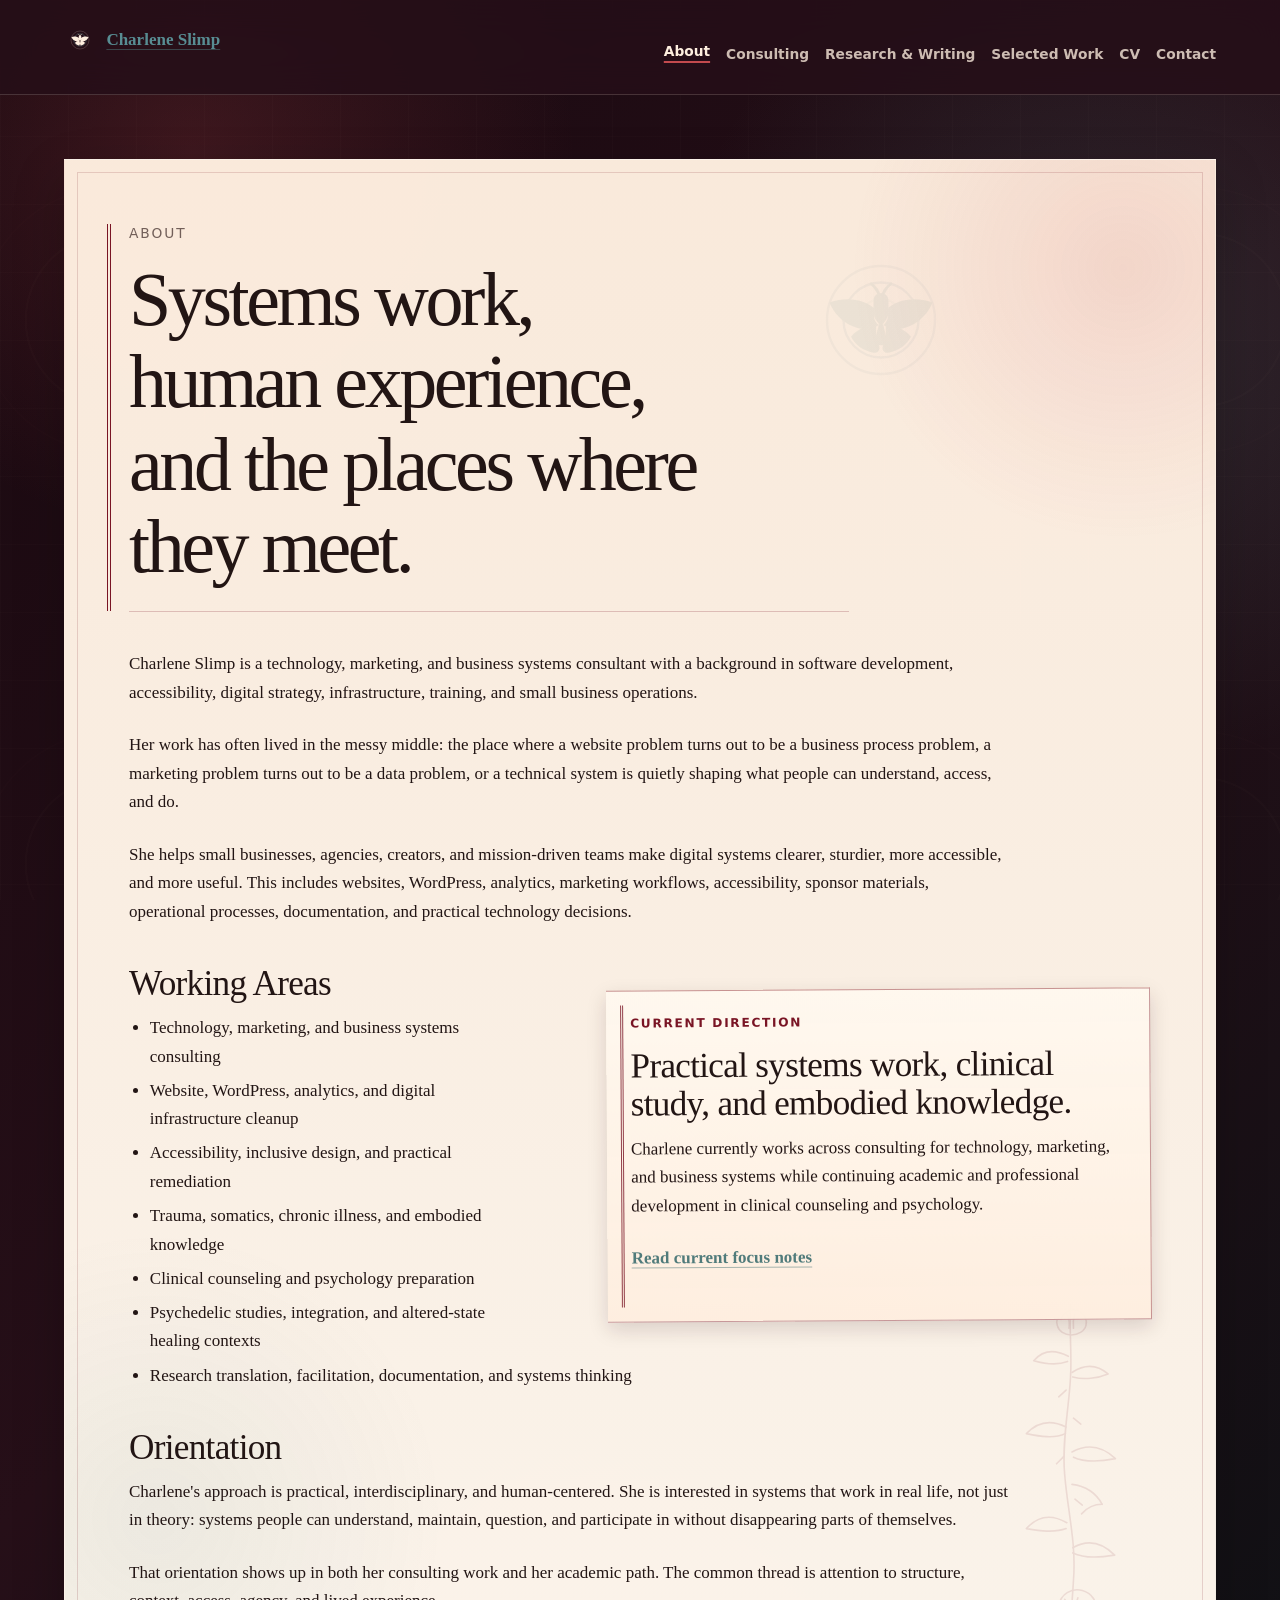
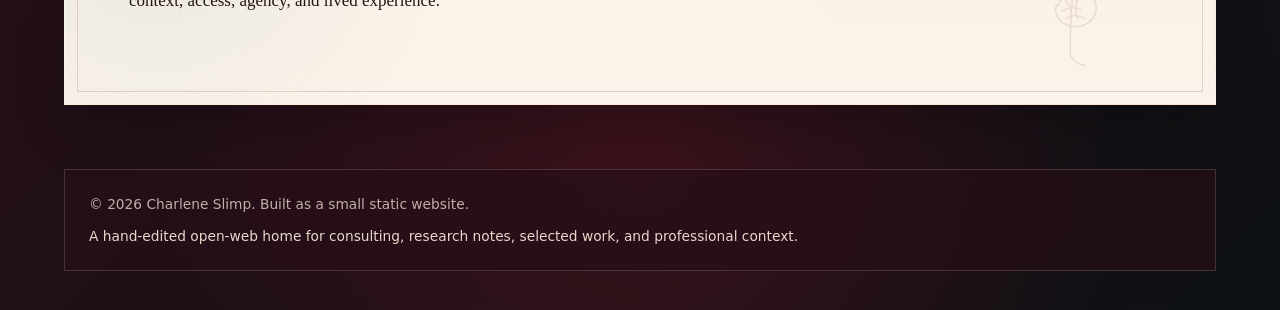
==== commit b5e0be56: "styling the about page" ====
--- a/about.html
+++ b/about.html
@@ -39,20 +39,22 @@
         <h1>Systems work, human experience, and the places where they meet.</h1>
       </header>
 
-      <div class="content-flow">
+      <div class="content-wide">
         <p>Charlene Slimp is a technology, marketing, and business systems consultant with a background in software development, accessibility, digital strategy, infrastructure, training, and small business operations.</p>
 
         <p>Her work has often lived in the messy middle: the place where a website problem turns out to be a business process problem, a marketing problem turns out to be a data problem, or a technical system is quietly shaping what people can understand, access, and do.</p>
 
         <p>She helps small businesses, agencies, creators, and mission-driven teams make digital systems clearer, sturdier, more accessible, and more useful. This includes websites, WordPress, analytics, marketing workflows, accessibility, sponsor materials, operational processes, documentation, and practical technology decisions.</p>
+      </div>
 
-        <h2>Current Academic Direction</h2>
+       <aside class="note-card about-current-note" aria-labelledby="about-current-title">
+        <p class="meta-label">Current direction</p>
+        <h2 id="about-current-title">Practical systems work, clinical study, and embodied knowledge.</h2>
+        <p>Charlene currently works across consulting for technology, marketing, and business systems while continuing academic and professional development in clinical counseling and psychology.</p>
+        <p><a href="current-focus.html">Read current focus notes</a></p>
+      </aside>
 
-        <p>Charlene is also pursuing further study in clinical counseling and psychology, with a focus on trauma, somatics, chronic illness, embodied experience, and psychedelic studies.</p>
-
-        <p>This direction grows out of a long-standing interest in how people survive, adapt, make meaning, and participate inside systems that were not always designed for their bodies, histories, capacities, or realities.</p>
-
-        <p>For a more current snapshot of how these threads are developing, see <a href="current-focus.html">Current Focus</a>.</p>
+      <div class="content-wide">
 
         <h2>Working Areas</h2>
 
--- a/assets/css/main.css
+++ b/assets/css/main.css
@@ -18,6 +18,7 @@
 
   --measure: 72rem;
   --measure-narrow: 45rem;
+  --measure-med: 55rem;
 
   --space-1: 0.35rem;
   --space-2: 0.7rem;
@@ -266,6 +267,102 @@
   text-underline-offset: 0.35em;
 }
 
+.nav-toggle {
+  display: none;
+  align-items: center;
+  gap: 0.55rem;
+  border: 1px solid rgba(254, 238, 223, 0.32);
+  padding: 0.55rem 0.75rem;
+  background: rgba(254, 238, 223, 0.06);
+  color: var(--vanilla);
+  font-family: ui-sans-serif, system-ui, -apple-system, BlinkMacSystemFont, "Segoe UI", sans-serif;
+  font-size: 0.86rem;
+  font-weight: 750;
+  letter-spacing: 0.04em;
+  text-transform: uppercase;
+  cursor: pointer;
+}
+
+.nav-toggle__icon,
+.nav-toggle__icon::before,
+.nav-toggle__icon::after {
+  display: block;
+  inline-size: 1.15rem;
+  block-size: 2px;
+  background: currentColor;
+  transition: transform 180ms ease, opacity 180ms ease;
+}
+
+.nav-toggle__icon {
+  position: relative;
+}
+
+.nav-toggle__icon::before,
+.nav-toggle__icon::after {
+  content: "";
+  position: absolute;
+  inset-inline-start: 0;
+}
+
+.nav-toggle__icon::before {
+  transform: translateY(-0.38rem);
+}
+
+.nav-toggle__icon::after {
+  transform: translateY(0.38rem);
+}
+
+.nav-toggle[aria-expanded="true"] .nav-toggle__icon {
+  background: transparent;
+}
+
+.nav-toggle[aria-expanded="true"] .nav-toggle__icon::before {
+  transform: rotate(45deg);
+}
+
+.nav-toggle[aria-expanded="true"] .nav-toggle__icon::after {
+  transform: rotate(-45deg);
+}
+
+@media (max-width: 47.9375rem) {
+  .site-header__inner {
+    display: grid;
+    grid-template-columns: 1fr auto;
+    align-items: center;
+  }
+
+  .nav-toggle {
+    display: inline-flex;
+    justify-self: end;
+  }
+
+  .site-nav {
+    grid-column: 1 / -1;
+  }
+
+  .site-nav ul {
+    display: grid;
+    grid-template-columns: 1fr;
+    gap: 0.2rem;
+    max-height: 0;
+    overflow: hidden;
+    opacity: 0;
+    padding-block: 0;
+    transition: max-height 220ms ease, opacity 180ms ease, padding-block 220ms ease;
+  }
+
+  .site-nav.is-open ul {
+    max-height: 24rem;
+    opacity: 1;
+    padding-block-start: var(--space-2);
+  }
+
+  .site-nav a {
+    display: block;
+    padding: 0.55rem 0;
+  }
+}
+
 .site-main {
   position: relative;
   margin-block: var(--space-5);
@@ -283,6 +380,18 @@
   inset: 0.75rem;
   z-index: 0;
   border: 1px solid rgba(121, 20, 36, 0.16);
+  pointer-events: none;
+}
+
+.site-main::after {
+  content: "";
+  position: absolute;
+  inset-block-end: 2rem;
+  inset-inline-end: 1.75rem;
+  inline-size: clamp(9rem, 18vw, 16rem);
+  block-size: clamp(14rem, 30vw, 24rem);
+  background: url("../img/botanical-edge.svg") center / contain no-repeat;
+  opacity: 0.1;
   pointer-events: none;
 }
 
@@ -533,6 +642,10 @@
   max-width: var(--measure-narrow);
 }
 
+.content-wide {
+  max-width: var(--measure-med);
+}
+
 .content-flow > *:last-child {
   margin-block-end: 0;
 }
@@ -1024,10 +1137,6 @@
 
 .content-flow h2:nth-of-type(even) {
   margin-inline-start: clamp(0rem, 6vw, 4rem);
-}
-
-.content-flow p:nth-of-type(3n) {
-  margin-inline-start: clamp(0rem, 4vw, 2.5rem);
 }
 
 .note-block,
@@ -1152,4 +1261,151 @@
   .contact-card {
     box-shadow: var(--shadow-small);
   }
+}
+
+/* Mobile navigation fix */
+
+.nav-toggle {
+  display: none;
+}
+
+@media (max-width: 47.9375rem) {
+  .site-header__inner {
+    display: grid;
+    grid-template-columns: 1fr auto;
+    align-items: center;
+  }
+
+  .nav-toggle {
+    display: inline-flex;
+    justify-self: end;
+  }
+
+  .site-nav {
+    grid-column: 1 / -1;
+  }
+
+  .site-nav ul {
+    display: grid;
+    grid-template-columns: 1fr;
+    gap: 0.2rem;
+    max-height: 0;
+    overflow: hidden;
+    opacity: 0;
+    padding-block: 0;
+    transition: max-height 220ms ease, opacity 180ms ease, padding-block 220ms ease;
+  }
+
+  .site-nav.is-open ul {
+    max-height: 24rem;
+    opacity: 1;
+    padding-block-start: var(--space-2);
+  }
+
+  .site-nav a {
+    display: block;
+    width: 100%;
+    padding: 0.55rem 0;
+  }
+}
+
+@media (max-width: 30rem) {
+  .site-nav ul {
+    grid-template-columns: 1fr;
+  }
+}
+
+/* Homepage composition refinements */
+
+.site-main {
+  position: relative;
+}
+
+.site-main > .intro {
+  max-width: 44rem;
+  margin-block-end: var(--space-6);
+  padding-block-end: var(--space-5);
+}
+
+.site-main > .trajectory {
+  position: absolute;
+  inset-block-start: clamp(12rem, 18vw, 15.5rem);
+  inset-inline-end: clamp(2rem, 6vw, 5rem);
+  z-index: 2;
+  max-width: 27rem;
+  margin: 0;
+  transform: rotate(0.65deg);
+}
+
+.site-main > .trajectory::after {
+  content: "";
+  position: absolute;
+  inset-block-start: -0.65rem;
+  inset-inline-end: 1.25rem;
+  inline-size: 3.2rem;
+  block-size: 1.1rem;
+  background: rgba(254, 238, 223, 0.55);
+  border: 1px solid rgba(121, 20, 36, 0.14);
+  transform: rotate(3deg);
+  box-shadow: 0 0.25rem 0.8rem rgba(38, 15, 24, 0.08);
+}
+
+.site-main > .section-grid {
+  margin-block-start: var(--space-5);
+}
+
+.site-main > .note-block {
+  max-width: 52rem;
+  margin-block-start: var(--space-6);
+  margin-inline-start: clamp(0rem, 8vw, 5rem);
+  margin-inline-end: auto;
+}
+
+@media (max-width: 47.9375rem) {
+  .site-main > .intro {
+    max-width: none;
+    margin-block-end: var(--space-5);
+    padding-block-end: 0;
+  }
+
+  .site-main > .trajectory {
+    position: relative;
+    inset: auto;
+    z-index: 1;
+    max-width: none;
+    margin-block: var(--space-5);
+    margin-inline: 0;
+    transform: none;
+  }
+
+  .site-main > .trajectory::after {
+    display: none;
+  }
+
+  .site-main > .note-block {
+    max-width: none;
+    margin-inline: 0;
+  }
+}
+
+.about-current-note {
+  max-width: 34rem;
+  float: right;
+  margin-block: var(--space-5);
+  margin-inline-start: clamp(0rem, 8vw, 5rem);
+  transform: rotate(-0.35deg);
+}
+
+.about-current-note h2 {
+  margin-block-start: 0;
+  border-block-start: 0;
+  padding-block-start: 0;
+}
+
+@media (max-width: 47.9375rem) {
+  .about-current-note {
+    max-width: none;
+    margin-inline: 0;
+    transform: none;
+  }
 }
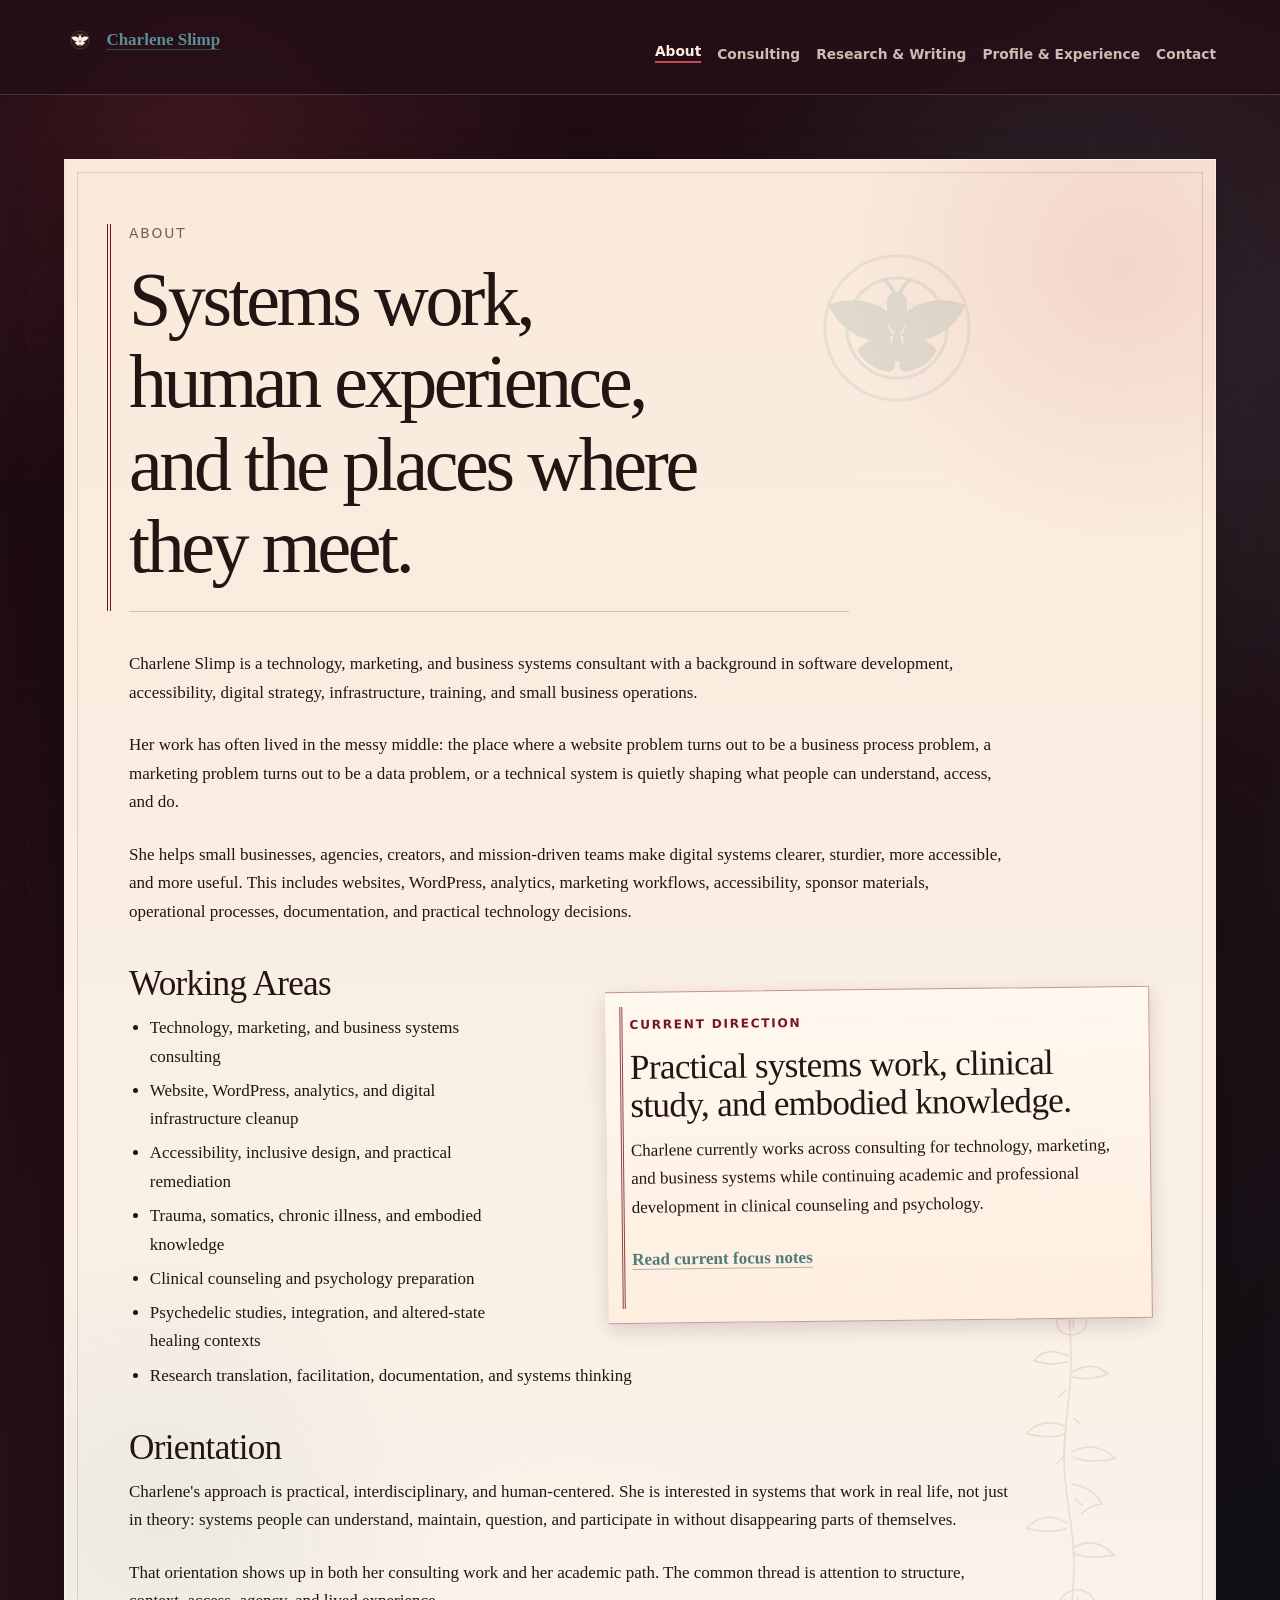
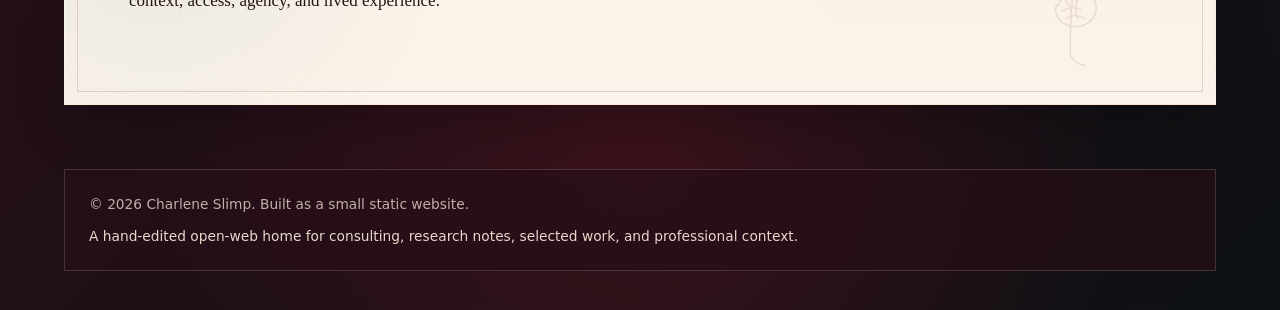
==== commit 8c8465fc: "combining selected work and CV into a more unified page" ====
--- a/about.html
+++ b/about.html
@@ -25,8 +25,7 @@
             <li><a href="about.html" aria-current="page">About</a></li>
             <li><a href="consulting.html">Consulting</a></li>
             <li><a href="research.html">Research &amp; Writing</a></li>
-            <li><a href="selected-work.html">Selected Work</a></li>
-            <li><a href="cv.html">CV</a></li>
+            <li><a href="profile.html">Profile & Experience</a></li>
             <li><a href="contact.html">Contact</a></li>
           </ul>
         </nav>
--- a/assets/css/main.css
+++ b/assets/css/main.css
@@ -1112,16 +1112,24 @@
   margin-block-end: var(--space-5);
 }
 
+/* moth on sub pages */
+
 .page-header::after,
 .article-header::after {
   content: "";
   position: absolute;
+  inline-size: clamp(9rem, 24vw, 16rem);
+  block-size: clamp(9rem, 24vw, 16rem);
+  inset-block-start: -1.5rem;
+  inset-inline-end: -11rem;
+  /*
   inline-size: clamp(7rem, 18vw, 12rem);
   block-size: clamp(7rem, 18vw, 12rem);
   inset-block-start: 0;
   inset-inline-end: clamp(-8rem, -10vw, -4rem);
+  */
   background: url("../img/moth-mark.svg") center / contain no-repeat;
-  opacity: 0.075;
+  opacity: 0.15;
   filter: invert(47%) sepia(13%) saturate(951%) hue-rotate(134deg) brightness(91%) contrast(84%);
   pointer-events: none;
 }
@@ -1388,12 +1396,14 @@
   }
 }
 
+/* About Page */
+
 .about-current-note {
   max-width: 34rem;
   float: right;
   margin-block: var(--space-5);
   margin-inline-start: clamp(0rem, 8vw, 5rem);
-  transform: rotate(-0.35deg);
+  transform: rotate(-0.67deg);
 }
 
 .about-current-note h2 {
@@ -1408,4 +1418,43 @@
     margin-inline: 0;
     transform: none;
   }
+}
+
+/* Consulting page */
+
+.consulting-aside {
+  max-width: 30rem;
+  margin-block: var(--space-5);
+  margin-inline-start: auto;
+  margin-inline-end: clamp(0rem, 6vw, 4rem);
+  transform: rotate(0.35deg);
+}
+
+.consulting-aside h2 {
+  margin-block-start: 0;
+  border-block-start: 0;
+  padding-block-start: 0;
+}
+
+.work-list {
+  max-width: 60rem;
+}
+
+@media (min-width: 48rem) {
+  .work-list {
+    columns: 2;
+    column-gap: var(--space-5);
+  }
+
+  .work-list li {
+    break-inside: avoid;
+  }
+}
+
+@media (max-width: 47.9375rem) {
+  .consulting-aside {
+    max-width: none;
+    margin-inline: 0;
+    transform: none;
+  }
 }
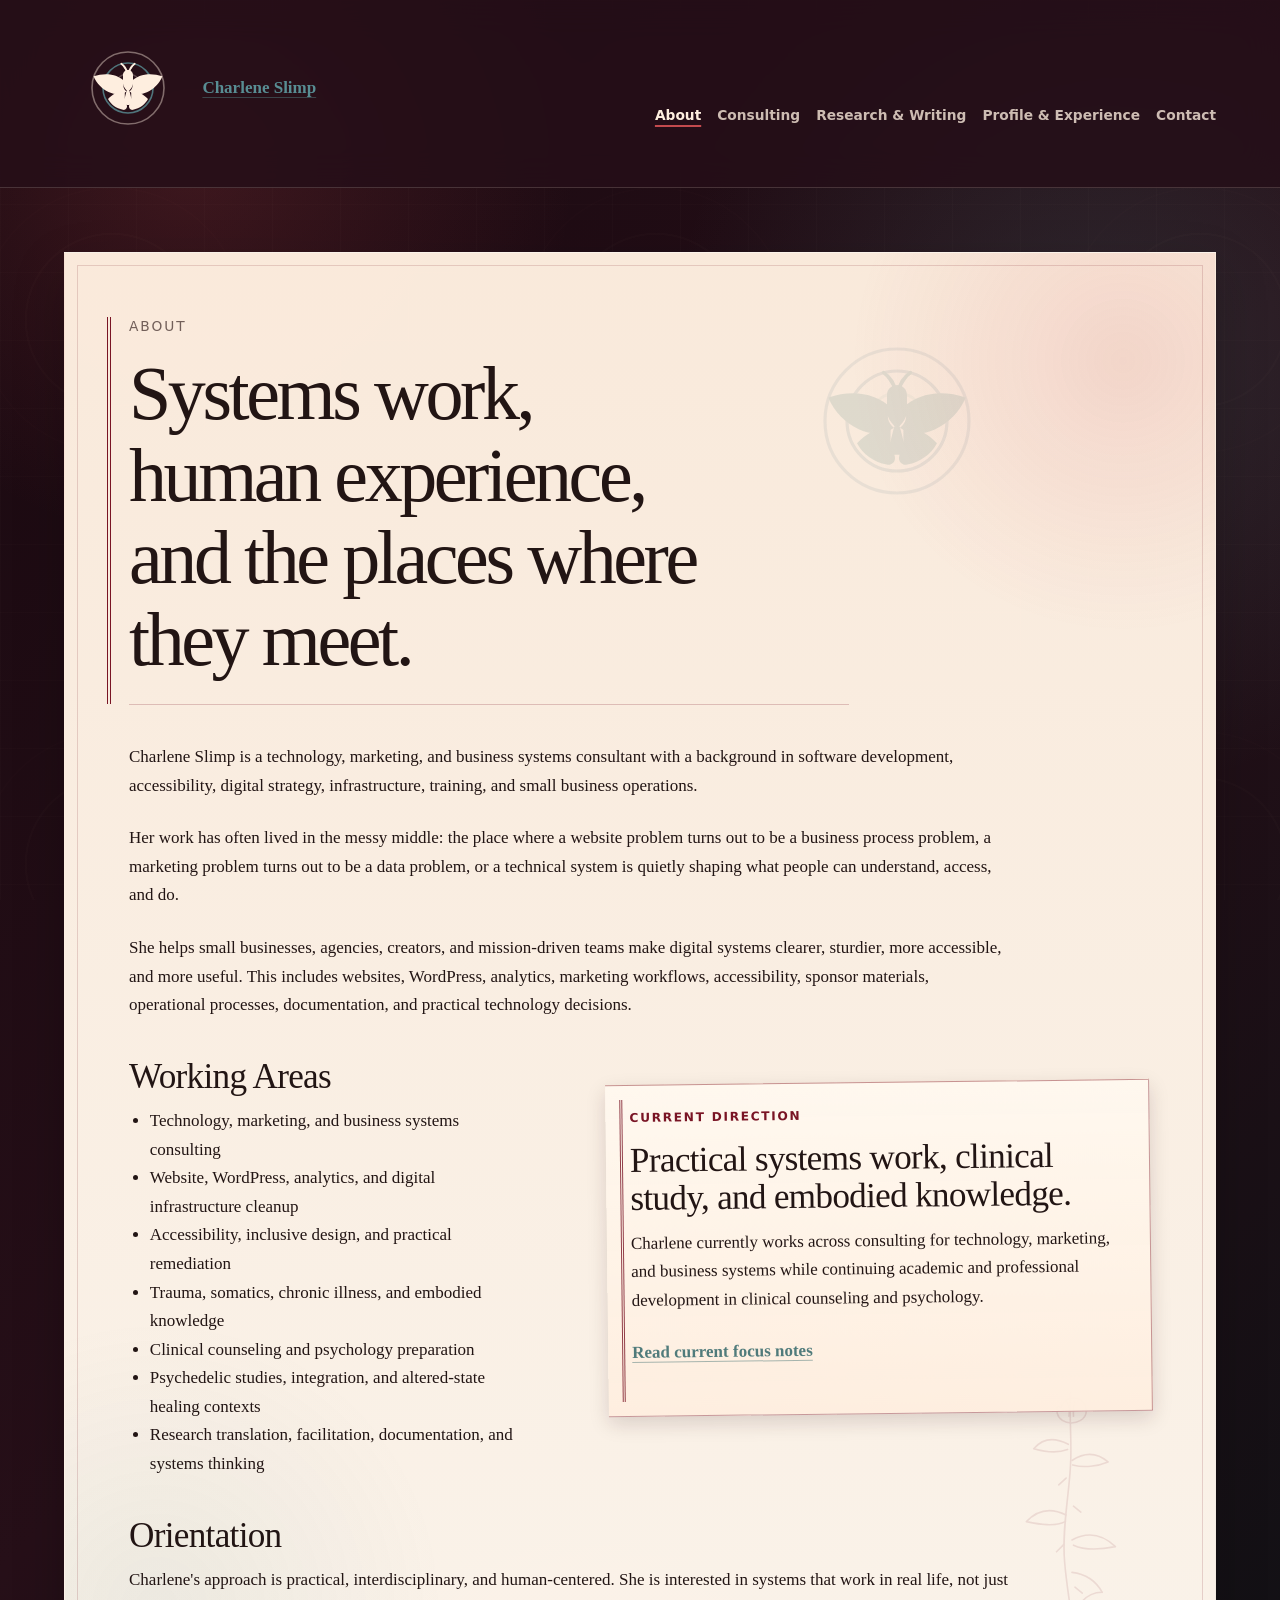
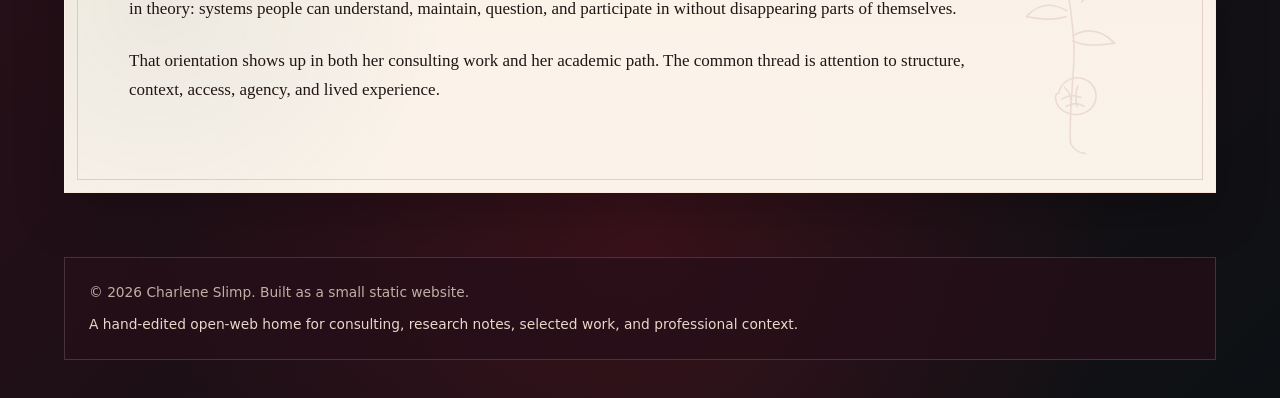
==== commit 9ccf24a7: "adjusting the site's logo" ====
--- a/about.html
+++ b/about.html
@@ -13,7 +13,7 @@
 
     <header class="site-header">
       <div class="site-header__inner">
-        <a class="site-title" href="index.html">Charlene Slimp</a>
+        <a class="site-title" href="index.html"><img src="assets/img/moth-mark-light.svg">Charlene Slimp</a>
 
         <button class="nav-toggle" type="button" aria-expanded="false" aria-controls="primary-nav">
           <span class="nav-toggle__icon" aria-hidden="true"></span>
--- a/assets/css/main.css
+++ b/assets/css/main.css
@@ -118,10 +118,6 @@
   padding-inline-start: 1.3rem;
 }
 
-li + li {
-  margin-block-start: var(--space-1);
-}
-
 h1,
 h2,
 h3 {
@@ -211,11 +207,15 @@
   color: var(--bluegreen-light);
 }
 
+
 .site-title:hover {
   color: var(--vanilla);
 }
 
-.site-title::before {
+.site-title a {
+  text-decoration-line: none;
+}
+/* .site-title::before {
   content: "";
   display: inline-block;
   inline-size: 2rem;
@@ -227,6 +227,11 @@
   box-shadow: none;
   vertical-align: middle;
   flex: 0 0 auto;
+} */
+
+.site-nav {
+  top: -2rem;
+  position: relative;
 }
 
 .site-nav ul {
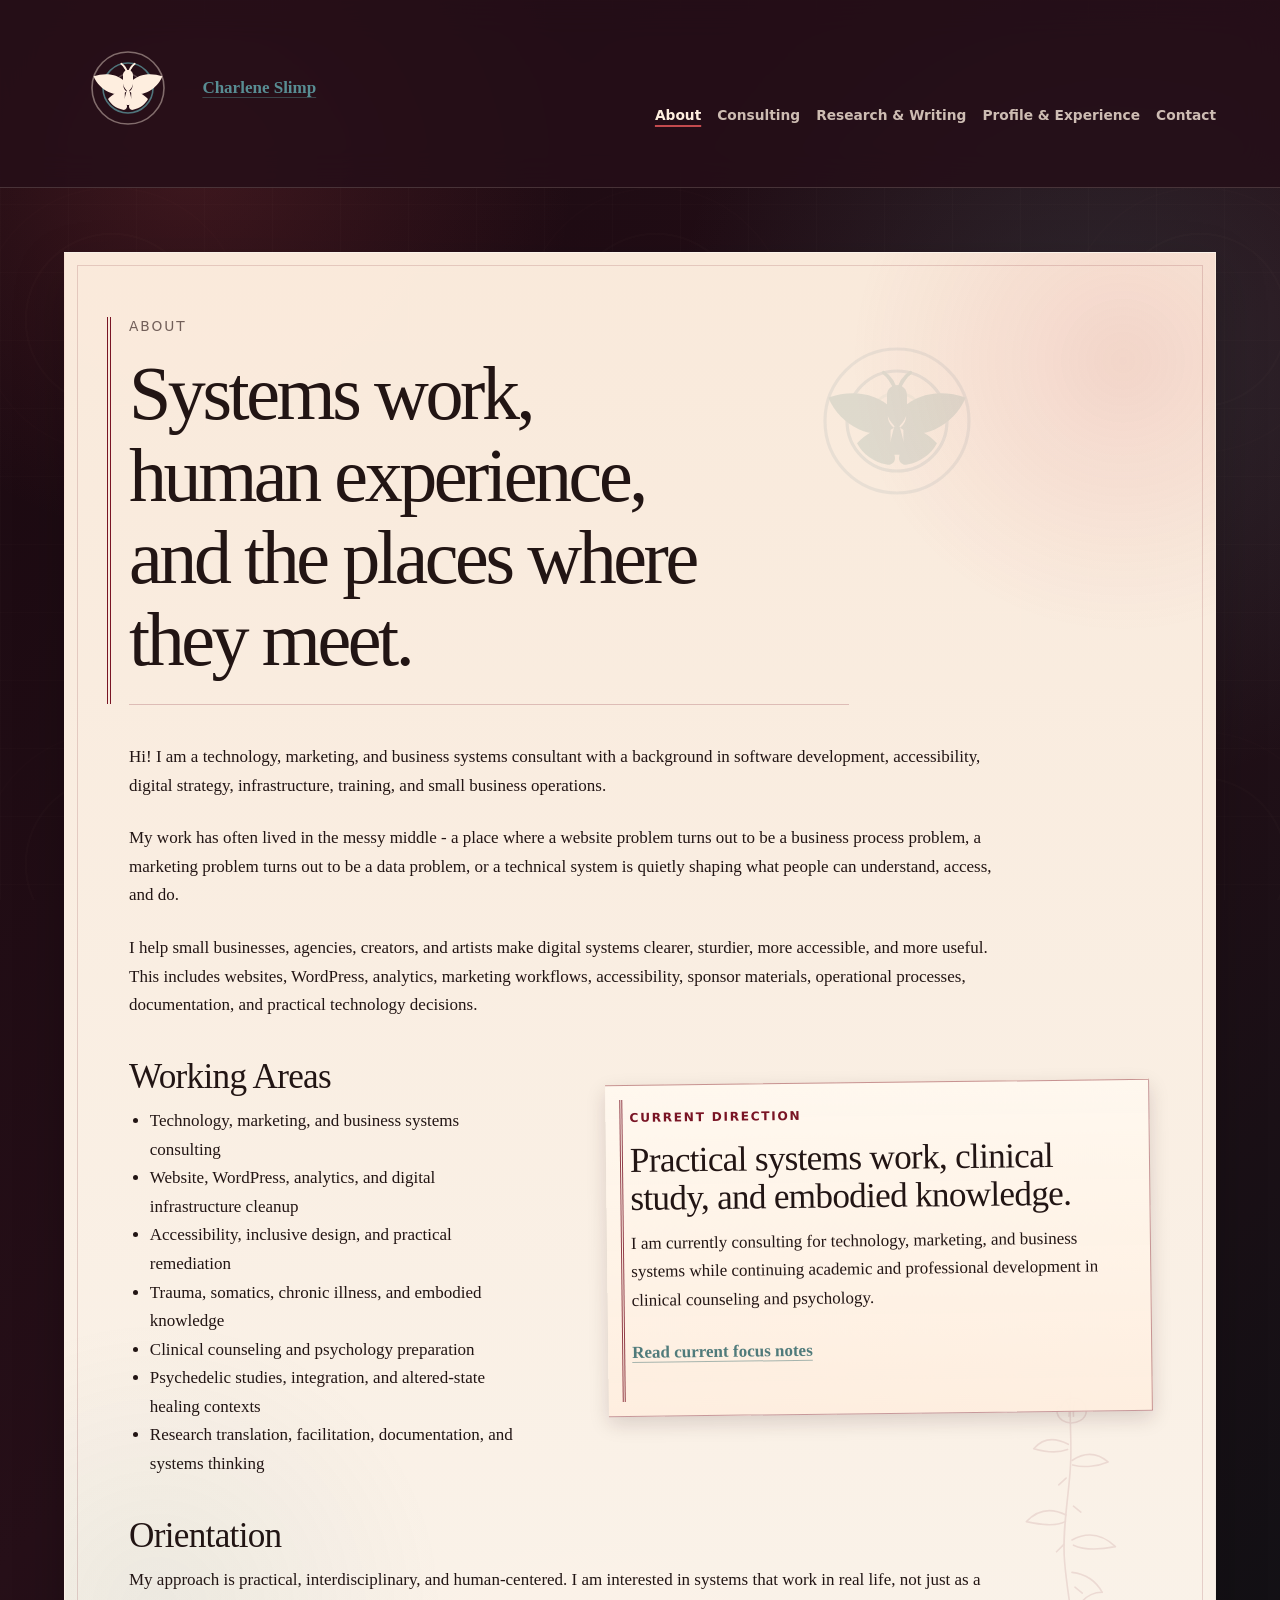
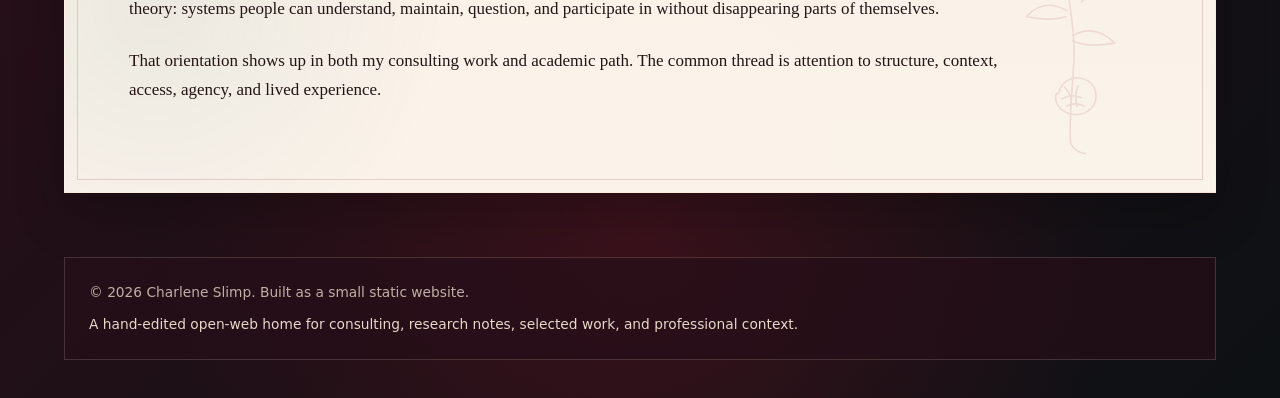
==== commit 78593ac6: "making some wording changes on about, consulting, and profile" ====
--- a/about.html
+++ b/about.html
@@ -39,17 +39,17 @@
       </header>
 
       <div class="content-wide">
-        <p>Charlene Slimp is a technology, marketing, and business systems consultant with a background in software development, accessibility, digital strategy, infrastructure, training, and small business operations.</p>
+        <p>Hi! I am a technology, marketing, and business systems consultant with a background in software development, accessibility, digital strategy, infrastructure, training, and small business operations.</p>
 
-        <p>Her work has often lived in the messy middle: the place where a website problem turns out to be a business process problem, a marketing problem turns out to be a data problem, or a technical system is quietly shaping what people can understand, access, and do.</p>
+        <p>My work has often lived in the messy middle - a place where a website problem turns out to be a business process problem, a marketing problem turns out to be a data problem, or a technical system is quietly shaping what people can understand, access, and do.</p>
 
-        <p>She helps small businesses, agencies, creators, and mission-driven teams make digital systems clearer, sturdier, more accessible, and more useful. This includes websites, WordPress, analytics, marketing workflows, accessibility, sponsor materials, operational processes, documentation, and practical technology decisions.</p>
+        <p>I help small businesses, agencies, creators, and artists make digital systems clearer, sturdier, more accessible, and more useful. This includes websites, WordPress, analytics, marketing workflows, accessibility, sponsor materials, operational processes, documentation, and practical technology decisions.</p>
       </div>
 
        <aside class="note-card about-current-note" aria-labelledby="about-current-title">
         <p class="meta-label">Current direction</p>
         <h2 id="about-current-title">Practical systems work, clinical study, and embodied knowledge.</h2>
-        <p>Charlene currently works across consulting for technology, marketing, and business systems while continuing academic and professional development in clinical counseling and psychology.</p>
+        <p>I am currently consulting for technology, marketing, and business systems while continuing academic and professional development in clinical counseling and psychology.</p>
         <p><a href="current-focus.html">Read current focus notes</a></p>
       </aside>
 
@@ -69,9 +69,9 @@
 
         <h2>Orientation</h2>
 
-        <p>Charlene's approach is practical, interdisciplinary, and human-centered. She is interested in systems that work in real life, not just in theory: systems people can understand, maintain, question, and participate in without disappearing parts of themselves.</p>
+        <p>My approach is practical, interdisciplinary, and human-centered. I am interested in systems that work in real life, not just as a theory: systems people can understand, maintain, question, and participate in without disappearing parts of themselves.</p>
 
-        <p>That orientation shows up in both her consulting work and her academic path. The common thread is attention to structure, context, access, agency, and lived experience.</p>
+        <p>That orientation shows up in both my consulting work and academic path. The common thread is attention to structure, context, access, agency, and lived experience.</p>
       </div>
     </main>
 
